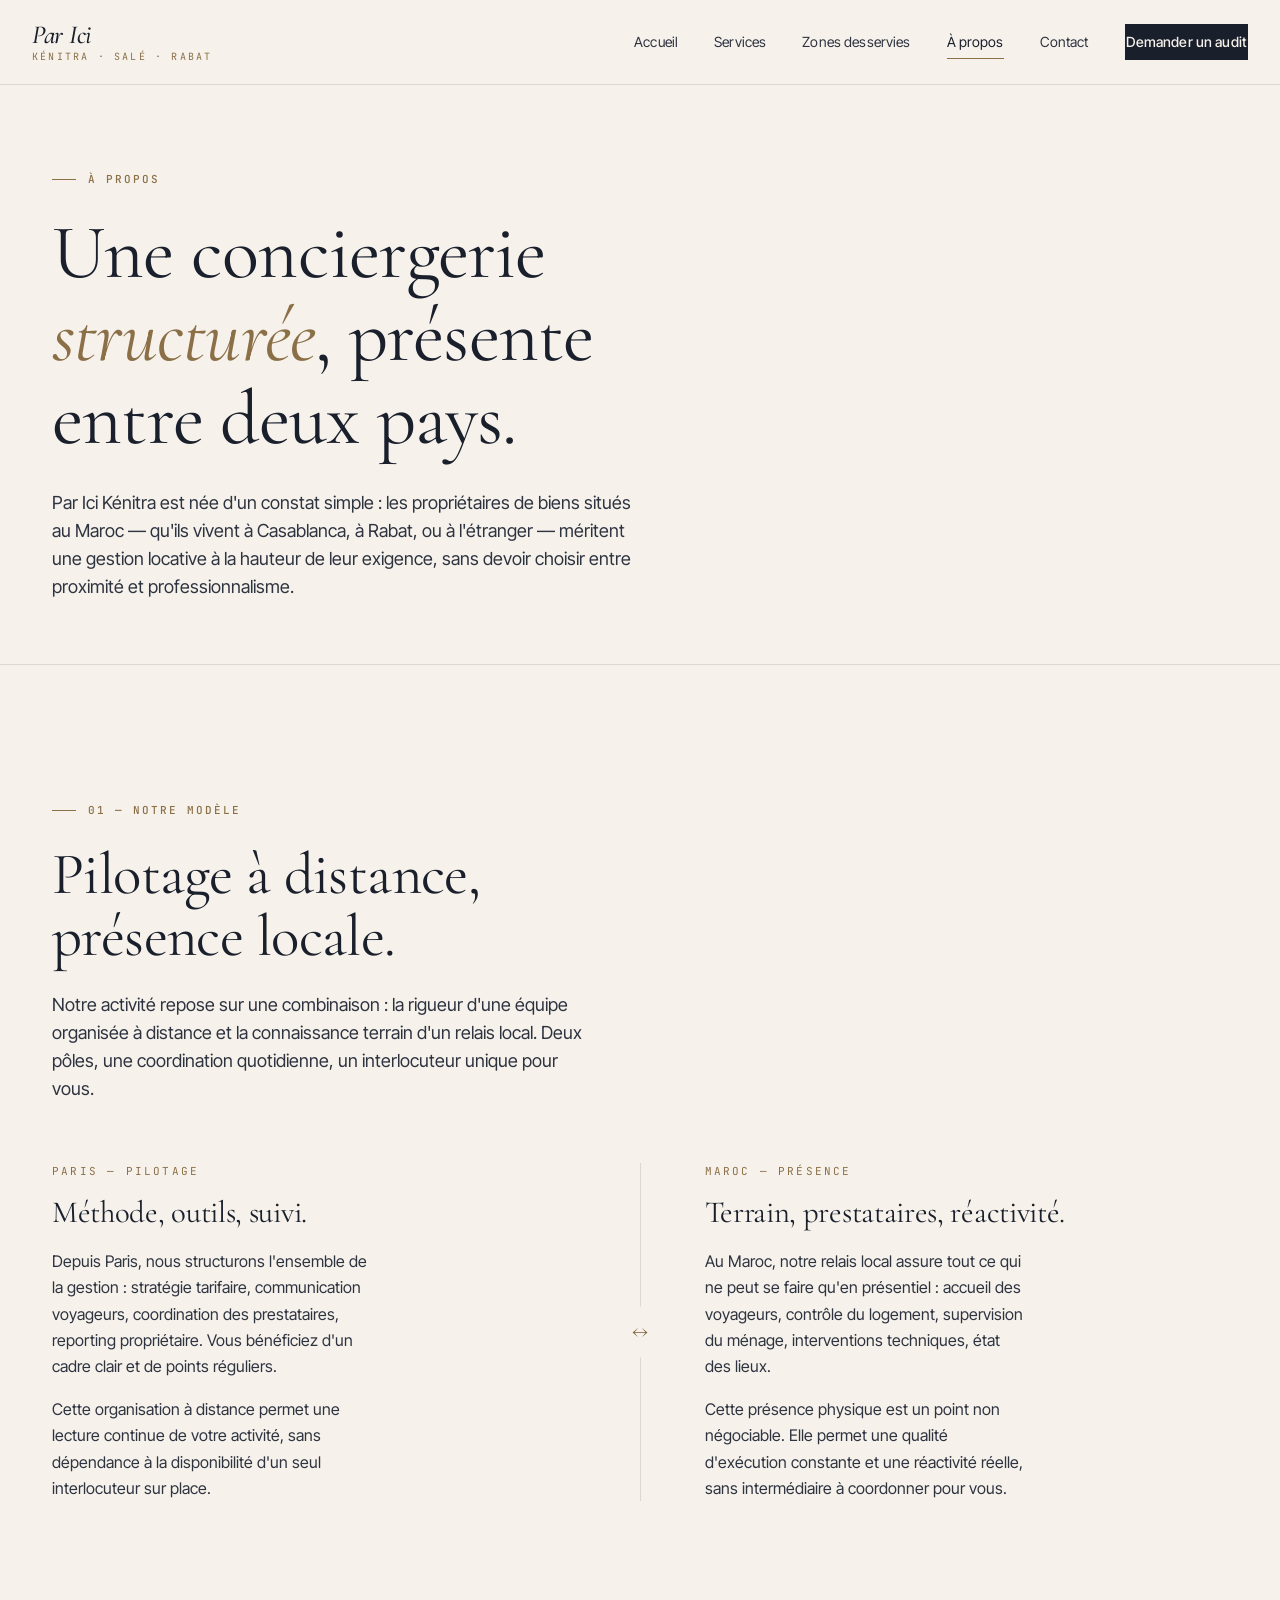
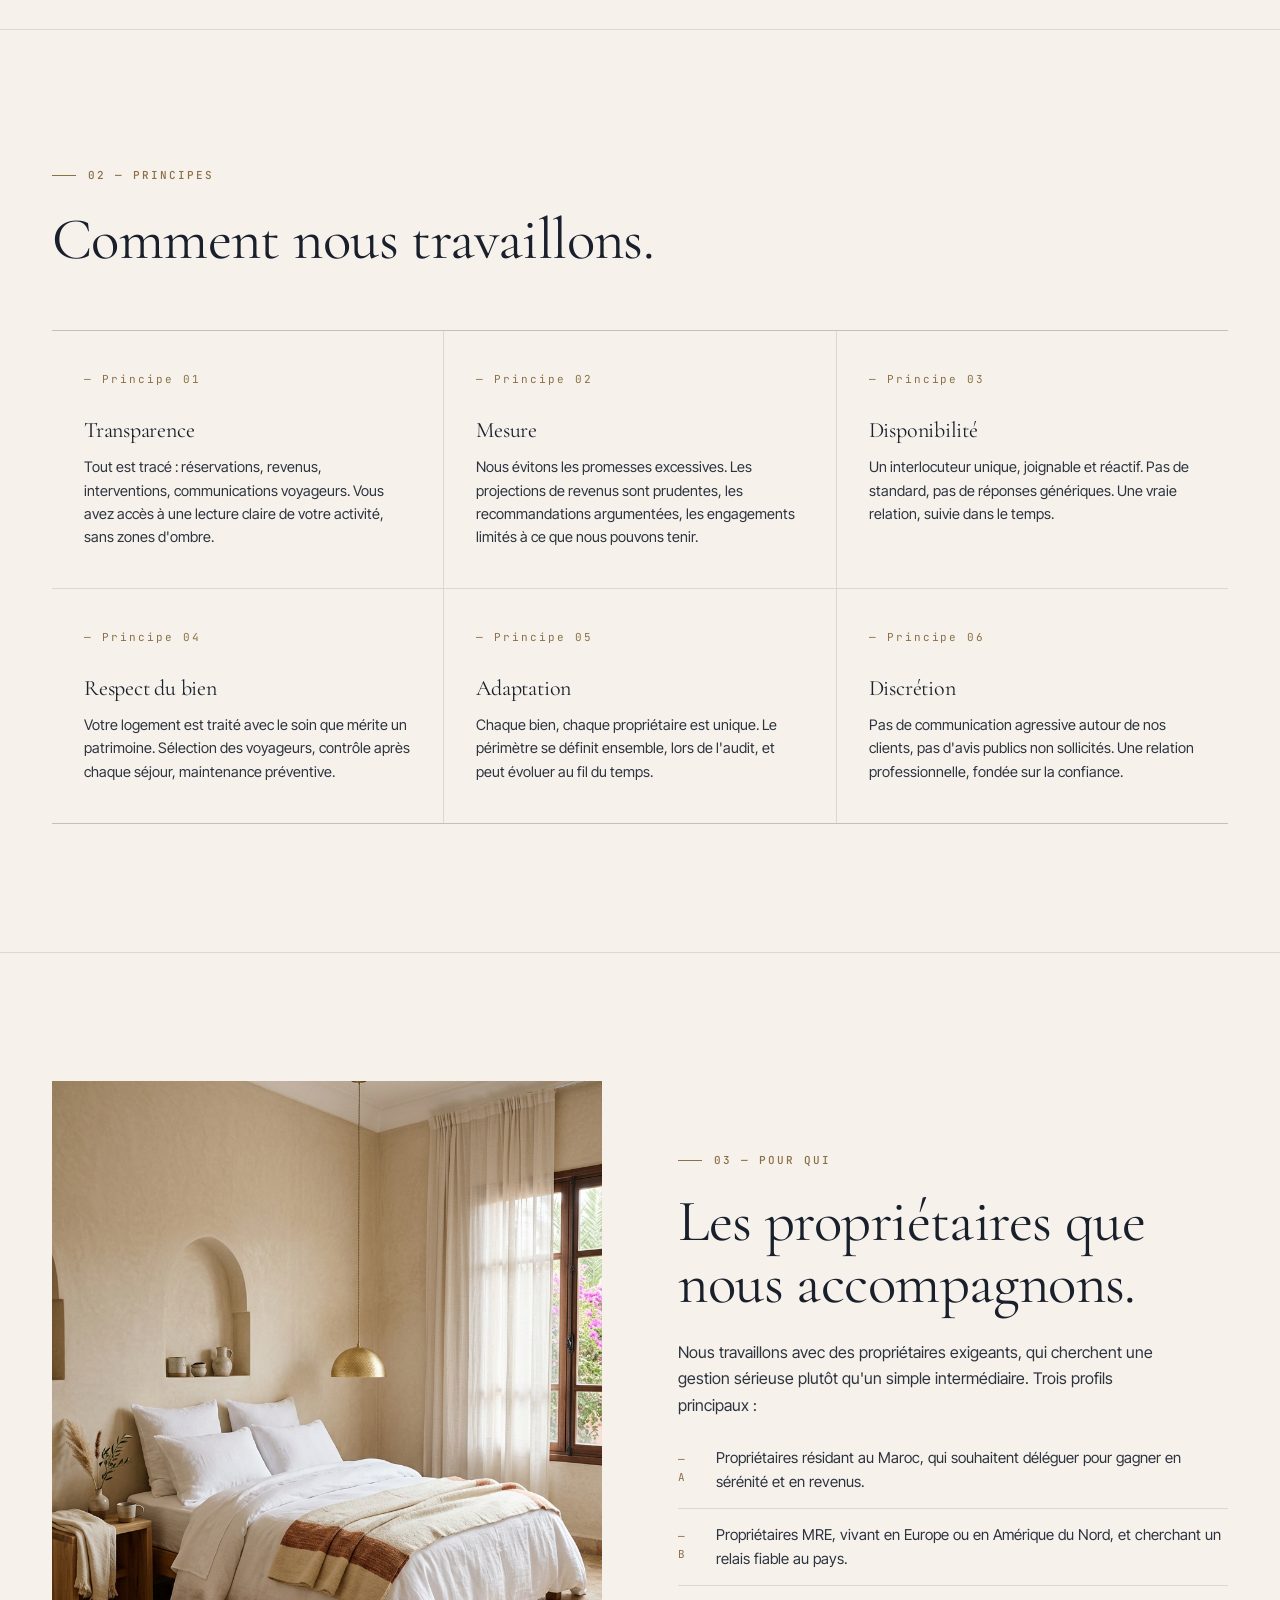
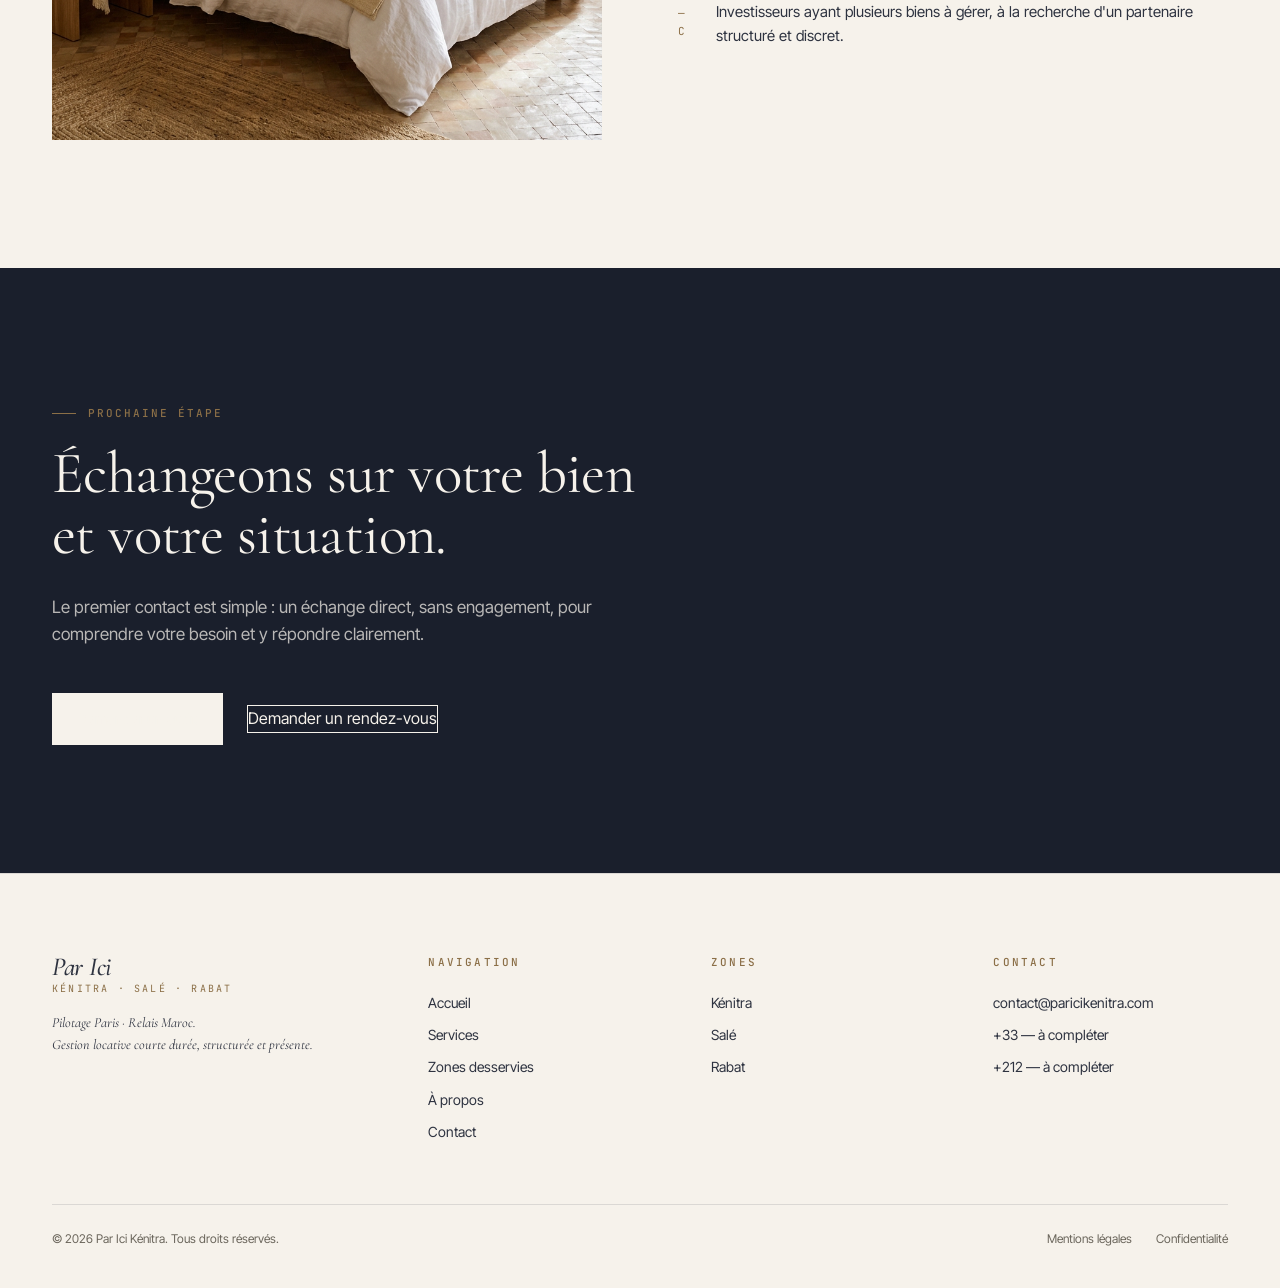
==== a-propos.html @ 04b55e25 "Add files via upload" ====
<!doctype html>
<html lang="fr">
<head>
<meta charset="utf-8" />
<meta name="viewport" content="width=device-width, initial-scale=1" />
<title>À propos — Par Ici Kénitra · Conciergerie locative pour propriétaires</title>
<meta name="description" content="Par Ici Kénitra : conciergerie locative courte durée pilotée depuis Paris avec un relais local au Maroc. Une méthode pour les propriétaires exigeants et les MRE." />
<link rel="preconnect" href="https://fonts.googleapis.com">
<link rel="preconnect" href="https://fonts.gstatic.com" crossorigin>
<link href="https://fonts.googleapis.com/css2?family=Cormorant+Garamond:ital,wght@0,400;0,500;1,400;1,500&family=Inter+Tight:wght@400;500;600&family=JetBrains+Mono:wght@400;500&display=swap" rel="stylesheet">
<link rel="stylesheet" href="assets/css/site.css" />
</head>
<body>

<header class="site-header">
  <div class="nav">
    <a href="index.html" class="logo">
      <span class="lg-mark">Par Ici</span>
      <span class="lg-sub">Kénitra · Salé · Rabat</span>
    </a>
    <nav class="nav-links">
      <a href="index.html">Accueil</a>
      <a href="services.html">Services</a>
      <a href="zones.html">Zones desservies</a>
      <a href="a-propos.html" class="active">À propos</a>
      <a href="contact.html">Contact</a>
      <a href="contact.html" class="btn">Demander un audit</a>
    </nav>
    <button class="menu-toggle" aria-label="Menu"><span></span></button>
  </div>
</header>

<section class="page-head">
  <div class="wrap">
    <span class="eyebrow">À propos</span>
    <h1>Une conciergerie <em class="italic" style="color:var(--accent);">structurée</em>, présente entre deux pays.</h1>
    <p class="lead">
      Par Ici Kénitra est née d'un constat simple&nbsp;: les propriétaires de biens situés au Maroc — qu'ils vivent à Casablanca, à Rabat, ou à l'étranger — méritent une gestion locative à la hauteur de leur exigence, sans devoir choisir entre proximité et professionnalisme.
    </p>
  </div>
</section>

<!-- Modèle Paris/Maroc, plus détaillé -->
<section class="model">
  <div class="wrap">
    <div style="max-width: 60ch; margin-bottom: 60px;">
      <span class="eyebrow">01 — Notre modèle</span>
      <h2 style="margin-top: 24px;">Pilotage à distance, présence locale.</h2>
      <p class="lead" style="margin-top: 24px;">
        Notre activité repose sur une combinaison&nbsp;: la rigueur d'une équipe organisée à distance et la connaissance terrain d'un relais local. Deux pôles, une coordination quotidienne, un interlocuteur unique pour vous.
      </p>
    </div>
    <div class="model-grid">
      <div class="model-col">
        <div class="place">Paris — Pilotage</div>
        <h3>Méthode, outils, suivi.</h3>
        <p>Depuis Paris, nous structurons l'ensemble de la gestion&nbsp;: stratégie tarifaire, communication voyageurs, coordination des prestataires, reporting propriétaire. Vous bénéficiez d'un cadre clair et de points réguliers.</p>
        <p style="margin-top: 16px;">Cette organisation à distance permet une lecture continue de votre activité, sans dépendance à la disponibilité d'un seul interlocuteur sur place.</p>
      </div>
      <div class="model-divider" aria-hidden="true"></div>
      <div class="model-col">
        <div class="place">Maroc — Présence</div>
        <h3>Terrain, prestataires, réactivité.</h3>
        <p>Au Maroc, notre relais local assure tout ce qui ne peut se faire qu'en présentiel&nbsp;: accueil des voyageurs, contrôle du logement, supervision du ménage, interventions techniques, état des lieux.</p>
        <p style="margin-top: 16px;">Cette présence physique est un point non négociable. Elle permet une qualité d'exécution constante et une réactivité réelle, sans intermédiaire à coordonner pour vous.</p>
      </div>
    </div>
  </div>
</section>

<hr class="rule" />

<!-- Valeurs / Principes -->
<section>
  <div class="wrap">
    <span class="eyebrow">02 — Principes</span>
    <h2 style="margin-top: 24px; max-width: 22ch;">Comment nous travaillons.</h2>

    <div class="why-grid" style="margin-top: 60px;">
      <div class="why-cell">
        <div class="why-num">— Principe 01</div>
        <h4>Transparence</h4>
        <p>Tout est tracé&nbsp;: réservations, revenus, interventions, communications voyageurs. Vous avez accès à une lecture claire de votre activité, sans zones d'ombre.</p>
      </div>
      <div class="why-cell">
        <div class="why-num">— Principe 02</div>
        <h4>Mesure</h4>
        <p>Nous évitons les promesses excessives. Les projections de revenus sont prudentes, les recommandations argumentées, les engagements limités à ce que nous pouvons tenir.</p>
      </div>
      <div class="why-cell">
        <div class="why-num">— Principe 03</div>
        <h4>Disponibilité</h4>
        <p>Un interlocuteur unique, joignable et réactif. Pas de standard, pas de réponses génériques. Une vraie relation, suivie dans le temps.</p>
      </div>
      <div class="why-cell">
        <div class="why-num">— Principe 04</div>
        <h4>Respect du bien</h4>
        <p>Votre logement est traité avec le soin que mérite un patrimoine. Sélection des voyageurs, contrôle après chaque séjour, maintenance préventive.</p>
      </div>
      <div class="why-cell">
        <div class="why-num">— Principe 05</div>
        <h4>Adaptation</h4>
        <p>Chaque bien, chaque propriétaire est unique. Le périmètre se définit ensemble, lors de l'audit, et peut évoluer au fil du temps.</p>
      </div>
      <div class="why-cell">
        <div class="why-num">— Principe 06</div>
        <h4>Discrétion</h4>
        <p>Pas de communication agressive autour de nos clients, pas d'avis publics non sollicités. Une relation professionnelle, fondée sur la confiance.</p>
      </div>
    </div>
  </div>
</section>

<hr class="rule" />

<!-- Pour qui -->
<section>
  <div class="wrap">
    <div class="split">
      <div class="split-img">
        <img src="assets/img/bedroom.jpg" alt="Chambre soigneusement préparée d'un logement géré" />
      </div>
      <div class="split-text">
        <span class="eyebrow">03 — Pour qui</span>
        <h2 style="margin-top: 22px;">Les propriétaires que nous accompagnons.</h2>
        <p class="lead" style="margin-top: 20px;">
          Nous travaillons avec des propriétaires exigeants, qui cherchent une gestion sérieuse plutôt qu'un simple intermédiaire. Trois profils principaux&nbsp;:
        </p>
        <ul class="mre-points" style="margin-top: 28px;">
          <li><span class="check">— A</span><span>Propriétaires résidant au Maroc, qui souhaitent déléguer pour gagner en sérénité et en revenus.</span></li>
          <li><span class="check">— B</span><span>Propriétaires MRE, vivant en Europe ou en Amérique du Nord, et cherchant un relais fiable au pays.</span></li>
          <li><span class="check">— C</span><span>Investisseurs ayant plusieurs biens à gérer, à la recherche d'un partenaire structuré et discret.</span></li>
        </ul>
      </div>
    </div>
  </div>
</section>

<!-- CTA -->
<section class="cta-dark">
  <div class="wrap">
    <span class="eyebrow">Prochaine étape</span>
    <h2>Échangeons sur votre bien et votre situation.</h2>
    <p class="cta-lead">Le premier contact est simple&nbsp;: un échange direct, sans engagement, pour comprendre votre besoin et y répondre clairement.</p>
    <div class="cta-actions">
      <a href="contact.html" class="btn">Demander un audit</a>
      <a href="contact.html#rdv" class="btn-ghost">Demander un rendez-vous</a>
    </div>
  </div>
</section>

<footer class="site-footer">
  <div class="wrap">
    <div class="foot-grid">
      <div class="foot-col">
        <a href="index.html" class="logo">
          <span class="lg-mark">Par Ici</span>
          <span class="lg-sub">Kénitra · Salé · Rabat</span>
        </a>
        <p class="foot-tag">Pilotage Paris · Relais Maroc.<br>Gestion locative courte durée, structurée et présente.</p>
      </div>
      <div class="foot-col">
        <h5>Navigation</h5>
        <ul>
          <li><a href="index.html">Accueil</a></li>
          <li><a href="services.html">Services</a></li>
          <li><a href="zones.html">Zones desservies</a></li>
          <li><a href="a-propos.html">À propos</a></li>
          <li><a href="contact.html">Contact</a></li>
        </ul>
      </div>
      <div class="foot-col">
        <h5>Zones</h5>
        <ul>
          <li>Kénitra</li>
          <li>Salé</li>
          <li>Rabat</li>
        </ul>
      </div>
      <div class="foot-col">
        <h5>Contact</h5>
        <ul>
          <li><a href="mailto:contact@paricikenitra.com">contact@paricikenitra.com</a></li>
          <li><a href="tel:">+33 — à compléter</a></li>
          <li><a href="tel:">+212 — à compléter</a></li>
        </ul>
      </div>
    </div>
    <div class="foot-bottom">
      <div>© 2026 Par Ici Kénitra. Tous droits réservés.</div>
      <div style="display:flex; gap:24px;">
        <a href="mentions-legales.html">Mentions légales</a>
        <a href="confidentialite.html">Confidentialité</a>
      </div>
    </div>
  </div>
</footer>

<script src="assets/js/site.js"></script>
</body>
</html>
---- assets/css/site.css ----
/* ============================================
   Par Ici Kénitra — Feuille de style globale
   Conciergerie locative courte durée
   ============================================ */

/* --- Tokens (les valeurs sont remplacées par le tweak palette) --- */
:root {
  --ivory: #F6F2EB;
  --sand: #E8DFD0;
  --ink: #1A1F2C;
  --ink-soft: #2E3340;
  --muted: #6B665C;
  --rule: rgba(26, 31, 44, 0.12);
  --accent: #8B6F47;
  --accent-soft: rgba(139, 111, 71, 0.14);
  --white: #FFFDF9;

  --serif: 'Cormorant Garamond', 'EB Garamond', Georgia, serif;
  --sans: 'Inter Tight', 'Inter', -apple-system, BlinkMacSystemFont, sans-serif;
  --mono: 'JetBrains Mono', 'IBM Plex Mono', ui-monospace, monospace;

  --max: 1240px;
  --gutter: 32px;
  --section-pad: clamp(80px, 10vw, 140px);
}

/* --- Reset léger --- */
*, *::before, *::after { box-sizing: border-box; }
html, body { margin: 0; padding: 0; }
img { max-width: 100%; display: block; }
a { color: inherit; text-decoration: none; }
button { font: inherit; cursor: pointer; border: none; background: none; color: inherit; }
input, textarea, select { font: inherit; color: inherit; }

body {
  background: var(--ivory);
  color: var(--ink);
  font-family: var(--sans);
  font-size: 16px;
  line-height: 1.6;
  font-weight: 400;
  -webkit-font-smoothing: antialiased;
  text-rendering: optimizeLegibility;
}

/* --- Typographie --- */
h1, h2, h3, h4 {
  font-family: var(--serif);
  font-weight: 400;
  line-height: 1.08;
  letter-spacing: -0.01em;
  margin: 0;
  color: var(--ink);
}

h1 { font-size: clamp(48px, 7vw, 96px); }
h2 { font-size: clamp(36px, 4.6vw, 64px); line-height: 1.05; }
h3 { font-size: clamp(24px, 2.4vw, 32px); line-height: 1.15; }
h4 { font-size: 20px; }

p { margin: 0 0 1em 0; }
p:last-child { margin-bottom: 0; }

.serif { font-family: var(--serif); }
.italic { font-style: italic; }
.lead { font-size: clamp(18px, 1.4vw, 22px); line-height: 1.55; color: var(--ink-soft); max-width: 56ch; }
.muted { color: var(--muted); }

.eyebrow {
  font-family: var(--mono);
  font-size: 11px;
  font-weight: 500;
  letter-spacing: 0.18em;
  text-transform: uppercase;
  color: var(--accent);
  display: inline-flex;
  align-items: center;
  gap: 12px;
}
.eyebrow::before {
  content: '';
  display: inline-block;
  width: 24px;
  height: 1px;
  background: var(--accent);
}
.eyebrow.no-dash::before { display: none; }

.label-num {
  font-family: var(--mono);
  font-size: 12px;
  font-weight: 500;
  letter-spacing: 0.1em;
  color: var(--accent);
}

/* --- Layout --- */
.wrap {
  max-width: var(--max);
  margin: 0 auto;
  padding: 0 var(--gutter);
}
.wrap-wide {
  max-width: 1480px;
  margin: 0 auto;
  padding: 0 var(--gutter);
}

section { padding: var(--section-pad) 0; }
section.tight { padding: clamp(60px, 7vw, 100px) 0; }

.rule { height: 1px; background: var(--rule); border: none; margin: 0; }

/* --- Header / Nav --- */
.site-header {
  position: sticky;
  top: 0;
  z-index: 50;
  background: rgba(246, 242, 235, 0.92);
  backdrop-filter: blur(10px);
  -webkit-backdrop-filter: blur(10px);
  border-bottom: 1px solid var(--rule);
}
.nav {
  display: flex;
  align-items: center;
  justify-content: space-between;
  padding: 22px var(--gutter);
  max-width: 1480px;
  margin: 0 auto;
}
.logo {
  display: inline-flex;
  flex-direction: column;
  line-height: 1;
  color: var(--ink);
}
.logo .lg-mark {
  font-family: var(--serif);
  font-style: italic;
  font-size: 26px;
  font-weight: 500;
  letter-spacing: -0.01em;
}
.logo .lg-sub {
  font-family: var(--mono);
  font-size: 10px;
  letter-spacing: 0.22em;
  text-transform: uppercase;
  color: var(--accent);
  margin-top: 4px;
}
.nav-links {
  display: flex;
  align-items: center;
  gap: 36px;
  font-size: 14px;
  letter-spacing: 0.01em;
}
.nav-links a {
  color: var(--ink-soft);
  position: relative;
  padding: 6px 0;
  transition: color 180ms ease;
}
.nav-links a:hover { color: var(--ink); }
.nav-links a.active { color: var(--ink); }
.nav-links a.active::after {
  content: '';
  position: absolute;
  bottom: 0; left: 0; right: 0;
  height: 1px;
  background: var(--accent);
}

.btn {
  display: inline-flex;
  align-items: center;
  justify-content: center;
  gap: 10px;
  padding: 14px 24px;
  font-family: var(--sans);
  font-size: 14px;
  font-weight: 500;
  letter-spacing: 0.01em;
  border: 1px solid var(--ink);
  background: var(--ink);
  color: var(--ivory) !important;
  border-radius: 0;
  cursor: pointer;
  transition: background 200ms ease, color 200ms ease, border-color 200ms ease;
  white-space: nowrap;
  text-decoration: none;
}
.btn:hover { color: var(--ivory) !important; }
.btn:hover { background: var(--accent); border-color: var(--accent); color: var(--white); }
.btn-ghost {
  background: transparent;
  color: var(--ink);
  border: 1px solid var(--ink);
}
.btn-ghost:hover { background: var(--ink); color: var(--ivory); border-color: var(--ink); }
.btn-link {
  display: inline-flex;
  align-items: center;
  gap: 10px;
  font-size: 14px;
  font-weight: 500;
  letter-spacing: 0.02em;
  color: var(--ink);
  padding: 6px 0;
  border-bottom: 1px solid var(--ink);
  transition: color 180ms ease, border-color 180ms ease;
}
.btn-link:hover { color: var(--accent); border-color: var(--accent); }
.btn-link .arrow {
  display: inline-block;
  transition: transform 220ms ease;
}
.btn-link:hover .arrow { transform: translateX(4px); }

.menu-toggle {
  display: none;
  width: 32px;
  height: 32px;
  align-items: center;
  justify-content: center;
}
.menu-toggle span {
  display: block;
  width: 22px;
  height: 1px;
  background: var(--ink);
  position: relative;
}
.menu-toggle span::before,
.menu-toggle span::after {
  content: '';
  position: absolute;
  left: 0; right: 0;
  height: 1px;
  background: var(--ink);
}
.menu-toggle span::before { top: -6px; }
.menu-toggle span::after { top: 6px; }

/* --- Hero --- */
.hero {
  padding: clamp(60px, 8vw, 110px) 0 clamp(80px, 10vw, 130px);
}
.hero-grid {
  display: grid;
  grid-template-columns: 1.15fr 0.85fr;
  gap: clamp(40px, 6vw, 80px);
  align-items: end;
}
.hero h1 {
  margin-top: 24px;
  font-weight: 400;
}
.hero h1 em {
  font-style: italic;
  color: var(--accent);
  font-weight: 400;
}
.hero-lead {
  margin-top: 28px;
  max-width: 50ch;
  font-size: clamp(17px, 1.3vw, 20px);
  color: var(--ink-soft);
  line-height: 1.55;
}
.hero-actions {
  display: flex;
  align-items: center;
  gap: 24px;
  margin-top: 40px;
  flex-wrap: wrap;
}
.hero-img {
  position: relative;
  aspect-ratio: 3/4;
  overflow: hidden;
  background: var(--sand);
}
.hero-img img {
  width: 100%; height: 100%;
  object-fit: cover;
}
.hero-img-caption {
  position: absolute;
  bottom: 16px; left: 16px;
  font-family: var(--mono);
  font-size: 10px;
  letter-spacing: 0.18em;
  text-transform: uppercase;
  color: var(--white);
  background: rgba(26,31,44,0.5);
  padding: 8px 12px;
  backdrop-filter: blur(4px);
}

/* --- Modèle Paris/Maroc --- */
.model {
  background: var(--ivory);
}
.model-grid {
  display: grid;
  grid-template-columns: 1fr auto 1fr;
  gap: clamp(40px, 5vw, 80px);
  align-items: stretch;
}
.model-col h3 { margin-bottom: 18px; }
.model-divider {
  width: 1px;
  background: var(--rule);
  position: relative;
}
.model-divider::after {
  content: '↔';
  position: absolute;
  top: 50%; left: 50%;
  transform: translate(-50%, -50%);
  background: var(--ivory);
  padding: 8px 4px;
  font-family: var(--serif);
  font-style: italic;
  font-size: 22px;
  color: var(--accent);
}
.model-col .place {
  font-family: var(--mono);
  font-size: 11px;
  letter-spacing: 0.2em;
  text-transform: uppercase;
  color: var(--accent);
  margin-bottom: 14px;
}
.model-col p { color: var(--ink-soft); line-height: 1.65; max-width: 36ch; }

/* --- Services liste --- */
.services-list {
  margin-top: 60px;
  border-top: 1px solid var(--rule);
}
.service-row {
  display: grid;
  grid-template-columns: 80px 1fr 1.3fr 40px;
  gap: 32px;
  align-items: baseline;
  padding: 32px 0;
  border-bottom: 1px solid var(--rule);
  transition: background 200ms ease;
}
.service-row:hover { background: rgba(139,111,71,0.04); }
.service-row .s-num {
  font-family: var(--mono);
  font-size: 12px;
  letter-spacing: 0.1em;
  color: var(--accent);
}
.service-row .s-title {
  font-family: var(--serif);
  font-size: clamp(22px, 2vw, 30px);
  font-weight: 400;
  line-height: 1.15;
}
.service-row .s-desc {
  color: var(--ink-soft);
  font-size: 15px;
  line-height: 1.6;
  max-width: 48ch;
}
.service-row .s-arrow {
  text-align: right;
  color: var(--accent);
  font-family: var(--serif);
  font-style: italic;
  font-size: 24px;
}

/* --- Pourquoi (différenciateurs) --- */
.why-grid {
  display: grid;
  grid-template-columns: repeat(3, 1fr);
  gap: 1px;
  background: var(--rule);
  margin-top: 60px;
  border-top: 1px solid var(--rule);
  border-bottom: 1px solid var(--rule);
}
.why-cell {
  background: var(--ivory);
  padding: 40px 32px;
}
.why-cell .why-num {
  font-family: var(--mono);
  font-size: 11px;
  letter-spacing: 0.18em;
  color: var(--accent);
  margin-bottom: 28px;
}
.why-cell h4 {
  font-family: var(--serif);
  font-size: 22px;
  font-weight: 400;
  margin-bottom: 12px;
  line-height: 1.2;
}
.why-cell p {
  font-size: 14.5px;
  color: var(--ink-soft);
  line-height: 1.6;
  margin: 0;
}

/* --- Zones --- */
.zones-grid {
  display: grid;
  grid-template-columns: repeat(3, 1fr);
  gap: clamp(20px, 2.5vw, 40px);
  margin-top: 60px;
}
.zone-card {
  display: flex;
  flex-direction: column;
}
.zone-img {
  aspect-ratio: 4/5;
  overflow: hidden;
  background: var(--sand);
  margin-bottom: 24px;
}
.zone-img img {
  width: 100%; height: 100%;
  object-fit: cover;
  transition: transform 800ms ease;
}
.zone-card:hover .zone-img img { transform: scale(1.03); }
.zone-name {
  font-family: var(--serif);
  font-size: 32px;
  font-weight: 400;
  letter-spacing: -0.01em;
  margin-bottom: 10px;
}
.zone-meta {
  font-family: var(--mono);
  font-size: 11px;
  letter-spacing: 0.16em;
  text-transform: uppercase;
  color: var(--accent);
  margin-bottom: 14px;
}
.zone-desc {
  font-size: 15px;
  color: var(--ink-soft);
  line-height: 1.6;
}

/* --- MRE bloc --- */
.mre {
  background: var(--sand);
}
.mre-inner {
  display: grid;
  grid-template-columns: 1fr 1fr;
  gap: clamp(40px, 6vw, 100px);
  align-items: center;
}
.mre-img {
  aspect-ratio: 5/6;
  overflow: hidden;
}
.mre-img img { width: 100%; height: 100%; object-fit: cover; }
.mre-text h2 { margin-bottom: 28px; }
.mre-text h2 em { font-style: italic; color: var(--accent); }
.mre-points {
  margin-top: 36px;
  padding: 0;
  list-style: none;
  display: grid;
  gap: 14px;
}
.mre-points li {
  display: grid;
  grid-template-columns: 24px 1fr;
  gap: 14px;
  align-items: baseline;
  font-size: 15px;
  color: var(--ink-soft);
  padding-bottom: 14px;
  border-bottom: 1px solid var(--rule);
}
.mre-points li:last-child { border-bottom: none; }
.mre-points .check {
  font-family: var(--mono);
  font-size: 11px;
  color: var(--accent);
  letter-spacing: 0.1em;
}

/* --- Processus / Étapes --- */
.steps {
  margin-top: 60px;
  display: grid;
  grid-template-columns: repeat(4, 1fr);
  gap: 0;
  position: relative;
}
.steps::before {
  content: '';
  position: absolute;
  top: 22px; left: 0; right: 0;
  height: 1px;
  background: var(--rule);
}
.step {
  position: relative;
  padding: 0 24px 0 0;
}
.step:not(:last-child) { border-right: 1px solid var(--rule); }
.step:not(:last-child) { padding-right: 32px; }
.step + .step { padding-left: 32px; }
.step-dot {
  width: 12px;
  height: 12px;
  background: var(--accent);
  border: 3px solid var(--ivory);
  outline: 1px solid var(--accent);
  margin-top: 16px;
  position: relative;
  z-index: 1;
}
.step-num {
  font-family: var(--mono);
  font-size: 11px;
  letter-spacing: 0.18em;
  color: var(--accent);
  margin-top: 30px;
  margin-bottom: 14px;
}
.step h4 {
  font-family: var(--serif);
  font-size: 22px;
  font-weight: 400;
  line-height: 1.2;
  margin-bottom: 10px;
}
.step p {
  font-size: 14.5px;
  color: var(--ink-soft);
  line-height: 1.6;
}

/* --- CTA bloc nuit --- */
.cta-dark {
  background: var(--ink);
  color: var(--ivory);
  padding: clamp(80px, 10vw, 130px) 0;
}
.cta-dark .eyebrow { color: var(--accent); }
.cta-dark .eyebrow::before { background: var(--accent); }
.cta-dark h2 {
  color: var(--ivory);
  margin-top: 20px;
  max-width: 22ch;
}
.cta-dark h2 em { font-style: italic; color: var(--accent); }
.cta-dark .cta-lead {
  color: rgba(246, 242, 235, 0.72);
  margin-top: 28px;
  max-width: 56ch;
  font-size: 17px;
  line-height: 1.6;
}
.cta-actions {
  margin-top: 44px;
  display: flex;
  align-items: center;
  gap: 24px;
  flex-wrap: wrap;
}
.cta-dark .btn {
  background: var(--ivory);
  color: var(--ink);
  border-color: var(--ivory);
}
.cta-dark .btn:hover { background: var(--accent); border-color: var(--accent); color: var(--white); }
.cta-dark .btn-ghost {
  background: transparent;
  color: var(--ivory);
  border-color: var(--ivory);
}
.cta-dark .btn-ghost:hover { background: var(--ivory); color: var(--ink); }
.cta-dark .btn-link { color: var(--ivory); border-color: rgba(246,242,235,0.4); }
.cta-dark .btn-link:hover { color: var(--accent); border-color: var(--accent); }

/* --- Footer --- */
.site-footer {
  background: var(--ivory);
  border-top: 1px solid var(--rule);
  padding: 80px 0 40px;
}
.foot-grid {
  display: grid;
  grid-template-columns: 1.4fr 1fr 1fr 1fr;
  gap: 48px;
  margin-bottom: 60px;
}
.foot-col h5 {
  font-family: var(--mono);
  font-size: 11px;
  font-weight: 500;
  letter-spacing: 0.2em;
  text-transform: uppercase;
  color: var(--accent);
  margin: 0 0 20px;
}
.foot-col ul {
  list-style: none;
  margin: 0; padding: 0;
  display: grid;
  gap: 10px;
}
.foot-col a, .foot-col li {
  font-size: 14px;
  color: var(--ink-soft);
  transition: color 180ms ease;
}
.foot-col a:hover { color: var(--accent); }
.foot-col p {
  font-size: 14px;
  color: var(--ink-soft);
  line-height: 1.6;
}
.foot-tag {
  font-family: var(--serif);
  font-style: italic;
  font-size: 18px;
  color: var(--ink);
  margin-top: 18px;
  line-height: 1.4;
}
.foot-bottom {
  display: flex;
  justify-content: space-between;
  align-items: center;
  padding-top: 24px;
  border-top: 1px solid var(--rule);
  font-size: 12px;
  color: var(--muted);
  flex-wrap: wrap;
  gap: 12px;
}
.foot-bottom a { color: var(--muted); }
.foot-bottom a:hover { color: var(--accent); }

/* --- Page header générique --- */
.page-head {
  padding: clamp(50px, 6vw, 90px) 0 clamp(40px, 5vw, 70px);
  border-bottom: 1px solid var(--rule);
}
.page-head .eyebrow { margin-bottom: 24px; }
.page-head h1 {
  font-size: clamp(44px, 6vw, 80px);
  max-width: 18ch;
}
.page-head .lead {
  margin-top: 28px;
  max-width: 60ch;
}

/* --- Tableau de service (page services) --- */
.tiers {
  margin-top: 60px;
  display: grid;
  grid-template-columns: repeat(3, 1fr);
  gap: 1px;
  background: var(--rule);
  border-top: 1px solid var(--rule);
  border-bottom: 1px solid var(--rule);
}
.tier {
  background: var(--ivory);
  padding: 44px 32px;
  display: flex;
  flex-direction: column;
}
.tier.featured { background: var(--sand); }
.tier-label {
  font-family: var(--mono);
  font-size: 11px;
  letter-spacing: 0.18em;
  text-transform: uppercase;
  color: var(--accent);
  margin-bottom: 18px;
}
.tier h3 {
  font-family: var(--serif);
  font-size: 30px;
  font-weight: 400;
  margin-bottom: 14px;
}
.tier .tier-baseline {
  color: var(--ink-soft);
  font-size: 15px;
  line-height: 1.6;
  margin-bottom: 30px;
  min-height: 70px;
}
.tier ul {
  list-style: none;
  padding: 0; margin: 0 0 36px;
  display: grid;
  gap: 12px;
  flex: 1;
}
.tier ul li {
  font-size: 14.5px;
  color: var(--ink);
  padding-left: 22px;
  position: relative;
  line-height: 1.5;
}
.tier ul li::before {
  content: '';
  position: absolute;
  left: 0; top: 10px;
  width: 10px; height: 1px;
  background: var(--accent);
}

/* --- FAQ --- */
.faq-list {
  margin-top: 40px;
  border-top: 1px solid var(--rule);
}
.faq-item {
  border-bottom: 1px solid var(--rule);
}
.faq-q {
  width: 100%;
  display: flex;
  justify-content: space-between;
  align-items: center;
  padding: 28px 0;
  font-family: var(--serif);
  font-size: clamp(20px, 1.8vw, 26px);
  font-weight: 400;
  text-align: left;
  color: var(--ink);
  gap: 24px;
}
.faq-q .faq-toggle {
  width: 32px; height: 32px;
  border: 1px solid var(--rule);
  display: inline-flex;
  align-items: center;
  justify-content: center;
  font-family: var(--mono);
  font-size: 16px;
  color: var(--accent);
  flex-shrink: 0;
  transition: background 180ms ease, border-color 180ms ease;
}
.faq-q:hover .faq-toggle { background: var(--accent-soft); border-color: var(--accent); }
.faq-a {
  max-height: 0;
  overflow: hidden;
  transition: max-height 360ms ease;
}
.faq-a-inner {
  padding: 0 0 28px;
  color: var(--ink-soft);
  font-size: 15.5px;
  line-height: 1.65;
  max-width: 65ch;
}
.faq-item.open .faq-a { max-height: 400px; }
.faq-item.open .faq-toggle { background: var(--accent); color: var(--ivory); border-color: var(--accent); }

/* --- Formulaire contact --- */
.contact-layout {
  display: grid;
  grid-template-columns: 1fr 1.3fr;
  gap: clamp(40px, 6vw, 100px);
  align-items: start;
}
.contact-info h2 {
  margin-bottom: 32px;
}
.contact-info .info-row {
  padding: 20px 0;
  border-bottom: 1px solid var(--rule);
}
.contact-info .info-row:first-of-type { border-top: 1px solid var(--rule); }
.contact-info .info-label {
  font-family: var(--mono);
  font-size: 11px;
  letter-spacing: 0.18em;
  text-transform: uppercase;
  color: var(--accent);
  margin-bottom: 6px;
}
.contact-info .info-value {
  font-size: 16px;
  color: var(--ink);
}
.contact-info .info-value a { color: var(--ink); border-bottom: 1px solid var(--rule); }
.contact-info .info-value a:hover { color: var(--accent); border-color: var(--accent); }

.contact-form {
  background: var(--white);
  padding: clamp(32px, 4vw, 56px);
  border: 1px solid var(--rule);
}
.form-grid {
  display: grid;
  grid-template-columns: 1fr 1fr;
  gap: 28px 24px;
}
.form-field { display: flex; flex-direction: column; }
.form-field.full { grid-column: 1 / -1; }
.form-field label {
  font-family: var(--mono);
  font-size: 10px;
  letter-spacing: 0.18em;
  text-transform: uppercase;
  color: var(--accent);
  margin-bottom: 10px;
}
.form-field input,
.form-field select,
.form-field textarea {
  background: transparent;
  border: none;
  border-bottom: 1px solid var(--ink);
  padding: 8px 0 12px;
  font-size: 16px;
  color: var(--ink);
  font-family: var(--sans);
  border-radius: 0;
  outline: none;
  transition: border-color 200ms ease;
}
.form-field input::placeholder,
.form-field textarea::placeholder { color: rgba(26,31,44,0.35); }
.form-field input:focus,
.form-field select:focus,
.form-field textarea:focus { border-color: var(--accent); }
.form-field textarea {
  resize: vertical;
  min-height: 120px;
}
.form-field select {
  appearance: none;
  background-image: linear-gradient(45deg, transparent 50%, var(--accent) 50%),
                    linear-gradient(135deg, var(--accent) 50%, transparent 50%);
  background-position: calc(100% - 14px) 18px, calc(100% - 9px) 18px;
  background-size: 5px 5px;
  background-repeat: no-repeat;
  padding-right: 28px;
}
.form-actions {
  margin-top: 36px;
  display: flex;
  align-items: center;
  justify-content: space-between;
  gap: 20px;
  flex-wrap: wrap;
}
.form-note {
  font-size: 12px;
  color: var(--muted);
  max-width: 30ch;
  line-height: 1.5;
}

/* --- Bandeau split (réutilisable) --- */
.split {
  display: grid;
  grid-template-columns: 1fr 1fr;
  gap: clamp(40px, 6vw, 100px);
  align-items: center;
}
.split.flip { direction: rtl; }
.split.flip > * { direction: ltr; }
.split-img { aspect-ratio: 5/6; overflow: hidden; }
.split-img img { width: 100%; height: 100%; object-fit: cover; }
.split-text h2 { margin-bottom: 24px; }
.split-text h2 em { font-style: italic; color: var(--accent); }
.split-text p { color: var(--ink-soft); font-size: 16px; line-height: 1.65; }

/* --- Pages légales --- */
.legal-body {
  max-width: 70ch;
  margin: 0 auto;
  padding: clamp(50px, 6vw, 80px) 0 100px;
}
.legal-body h2 {
  font-size: clamp(22px, 2vw, 28px);
  margin-top: 48px;
  margin-bottom: 16px;
}
.legal-body p {
  color: var(--ink-soft);
  font-size: 15.5px;
  line-height: 1.7;
  margin-bottom: 1em;
}
.legal-body ul {
  color: var(--ink-soft);
  font-size: 15.5px;
  line-height: 1.7;
  padding-left: 22px;
}

/* --- Responsive --- */
@media (max-width: 1024px) {
  .hero-grid { grid-template-columns: 1fr; }
  .hero-img { max-width: 480px; }
  .model-grid { grid-template-columns: 1fr; gap: 40px; }
  .model-divider { display: none; }
  .why-grid { grid-template-columns: repeat(2, 1fr); }
  .zones-grid { grid-template-columns: 1fr; gap: 40px; }
  .zone-img { aspect-ratio: 16/10; max-height: 380px; }
  .mre-inner { grid-template-columns: 1fr; gap: 40px; }
  .steps { grid-template-columns: repeat(2, 1fr); }
  .steps::before { display: none; }
  .step { border-right: none !important; border-bottom: 1px solid var(--rule); padding: 0 0 32px 0 !important; margin-bottom: 32px; }
  .step + .step { padding-left: 0 !important; }
  .tiers { grid-template-columns: 1fr; }
  .contact-layout { grid-template-columns: 1fr; }
  .split { grid-template-columns: 1fr; }
  .split.flip { direction: ltr; }
  .foot-grid { grid-template-columns: 1fr 1fr; gap: 40px; }
}

@media (max-width: 720px) {
  :root { --gutter: 22px; }
  .nav-links { display: none; }
  .menu-toggle { display: inline-flex; }
  .hero { padding-top: 40px; }
  .service-row {
    grid-template-columns: 60px 1fr;
    gap: 16px 20px;
  }
  .service-row .s-desc { grid-column: 1 / -1; padding-left: 80px; margin-top: -4px; }
  .service-row .s-arrow { display: none; }
  .why-grid { grid-template-columns: 1fr; }
  .foot-grid { grid-template-columns: 1fr; gap: 32px; }
  .form-grid { grid-template-columns: 1fr; }
  .foot-bottom { flex-direction: column; align-items: flex-start; }
}

/* --- Tweaks panel positioning fix --- */
.palette-tweak {
  position: fixed;
  bottom: 20px;
  right: 20px;
  z-index: 100;
  background: var(--ink);
  color: var(--ivory);
  padding: 14px 16px;
  display: none;
  align-items: center;
  gap: 10px;
  font-family: var(--mono);
  font-size: 10px;
  letter-spacing: 0.16em;
  text-transform: uppercase;
}
.palette-tweak.visible { display: inline-flex; }
.palette-tweak button {
  width: 22px; height: 22px;
  border-radius: 50%;
  border: 1px solid rgba(246,242,235,0.3);
  cursor: pointer;
  transition: transform 180ms ease, border-color 180ms ease;
}
.palette-tweak button.active { border-color: var(--ivory); transform: scale(1.1); }
.palette-tweak button[data-palette="ivory"] { background: linear-gradient(135deg, #F6F2EB 50%, #8B6F47 50%); }
.palette-tweak button[data-palette="lin"] { background: linear-gradient(135deg, #EFEAE0 50%, #2F5D50 50%); }
.palette-tweak button[data-palette="pierre"] { background: linear-gradient(135deg, #EDE7DC 50%, #B36A3F 50%); }

/* Palettes alternatives */
body[data-palette="lin"] {
  --ivory: #EFEAE0;
  --sand: #E4DDD0;
  --ink: #0E1B2C;
  --ink-soft: #233448;
  --accent: #2F5D50;
  --accent-soft: rgba(47, 93, 80, 0.14);
  --rule: rgba(14, 27, 44, 0.12);
}
body[data-palette="pierre"] {
  --ivory: #EDE7DC;
  --sand: #DDD3C3;
  --ink: #2A1F18;
  --ink-soft: #44352B;
  --accent: #B36A3F;
  --accent-soft: rgba(179, 106, 63, 0.14);
  --rule: rgba(42, 31, 24, 0.14);
}

/* --- Animations subtiles --- */
@media (prefers-reduced-motion: no-preference) {
  .fade-in {
    opacity: 0;
    transform: translateY(12px);
    transition: opacity 700ms ease, transform 700ms ease;
  }
  .fade-in.visible {
    opacity: 1;
    transform: none;
  }
}
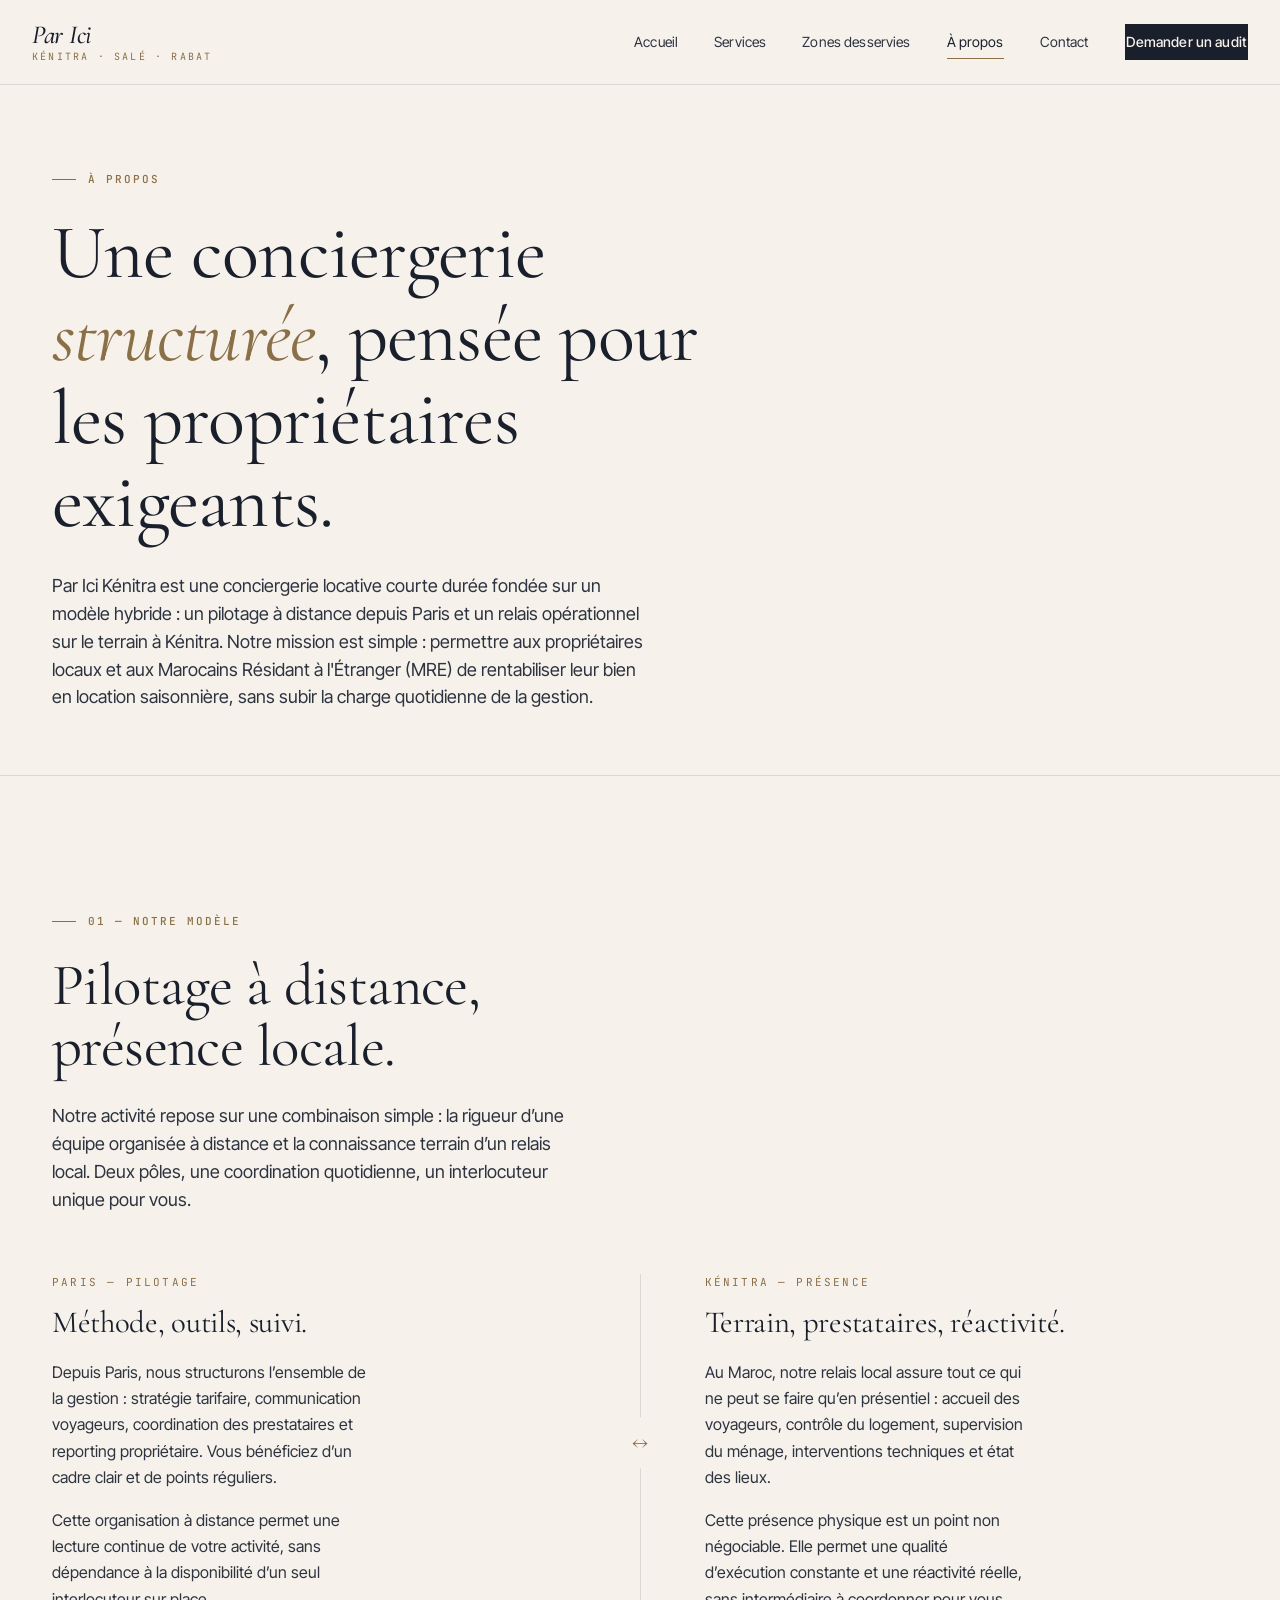
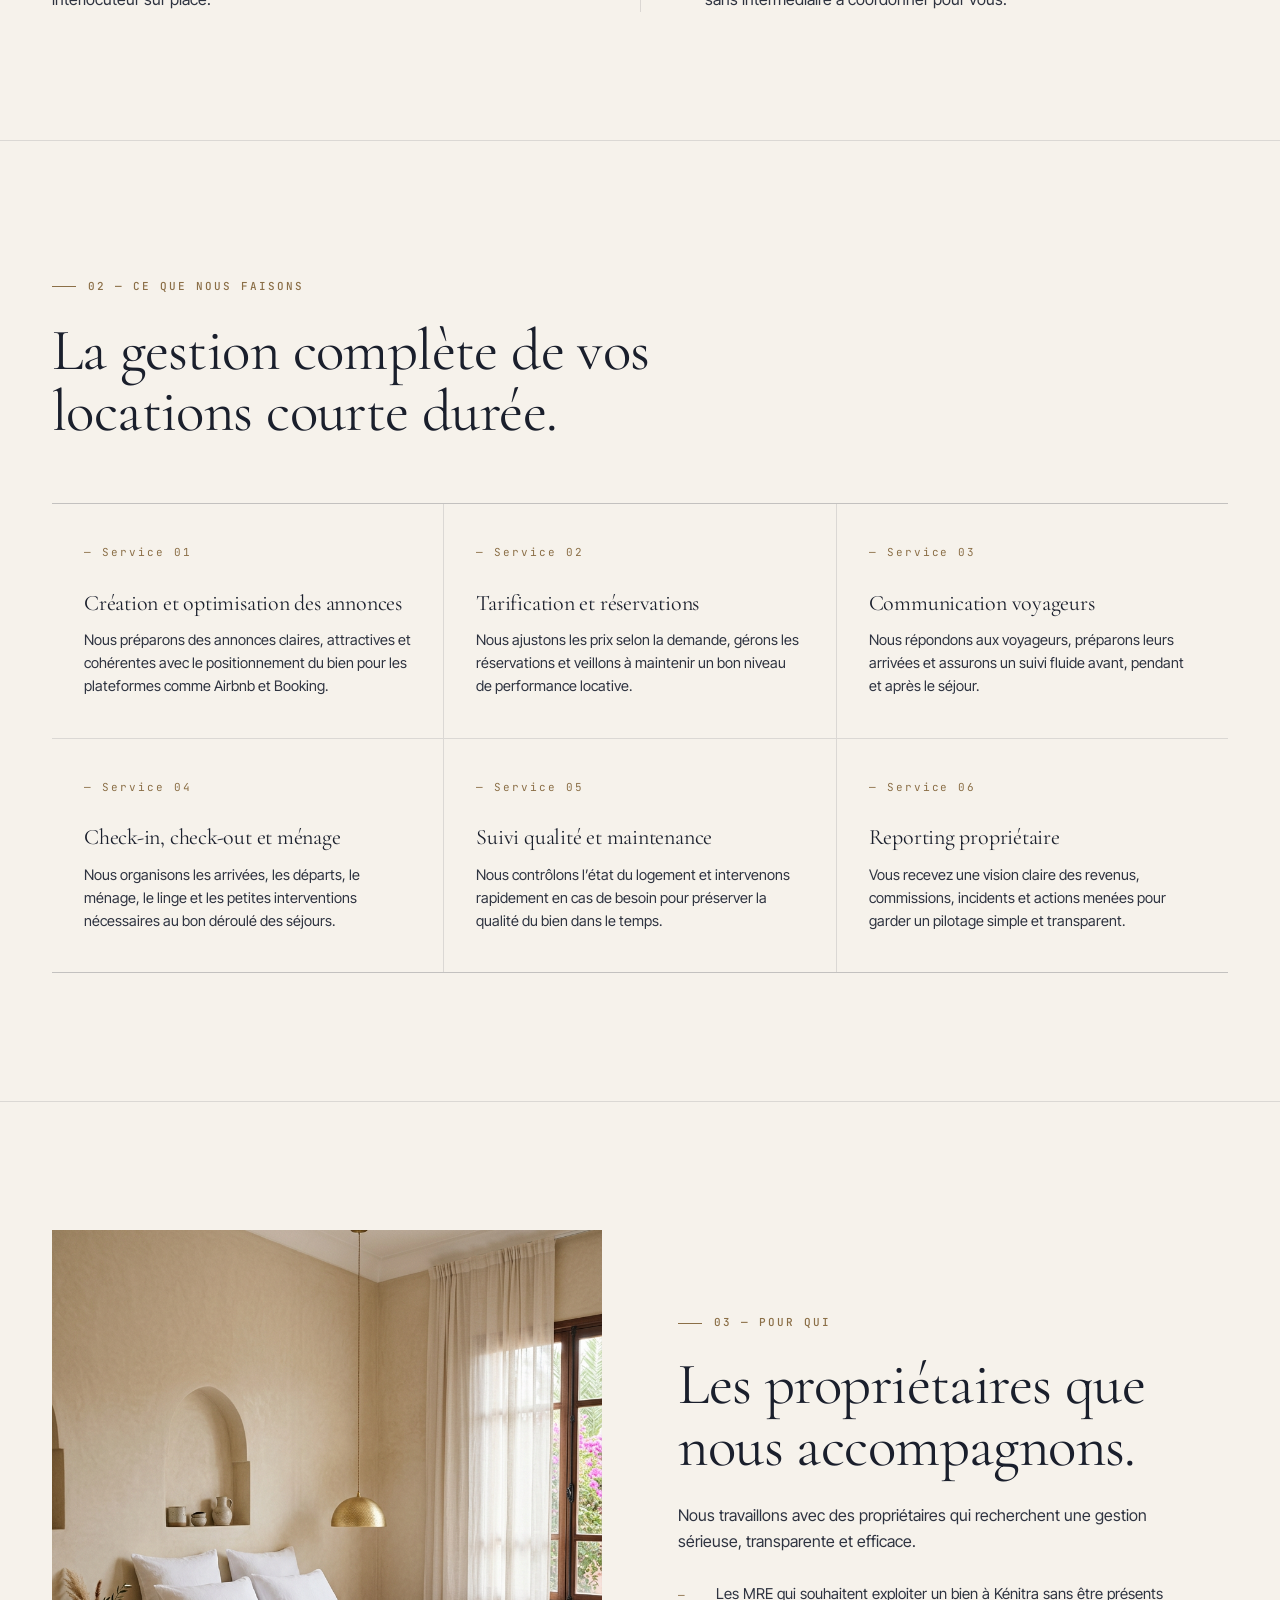
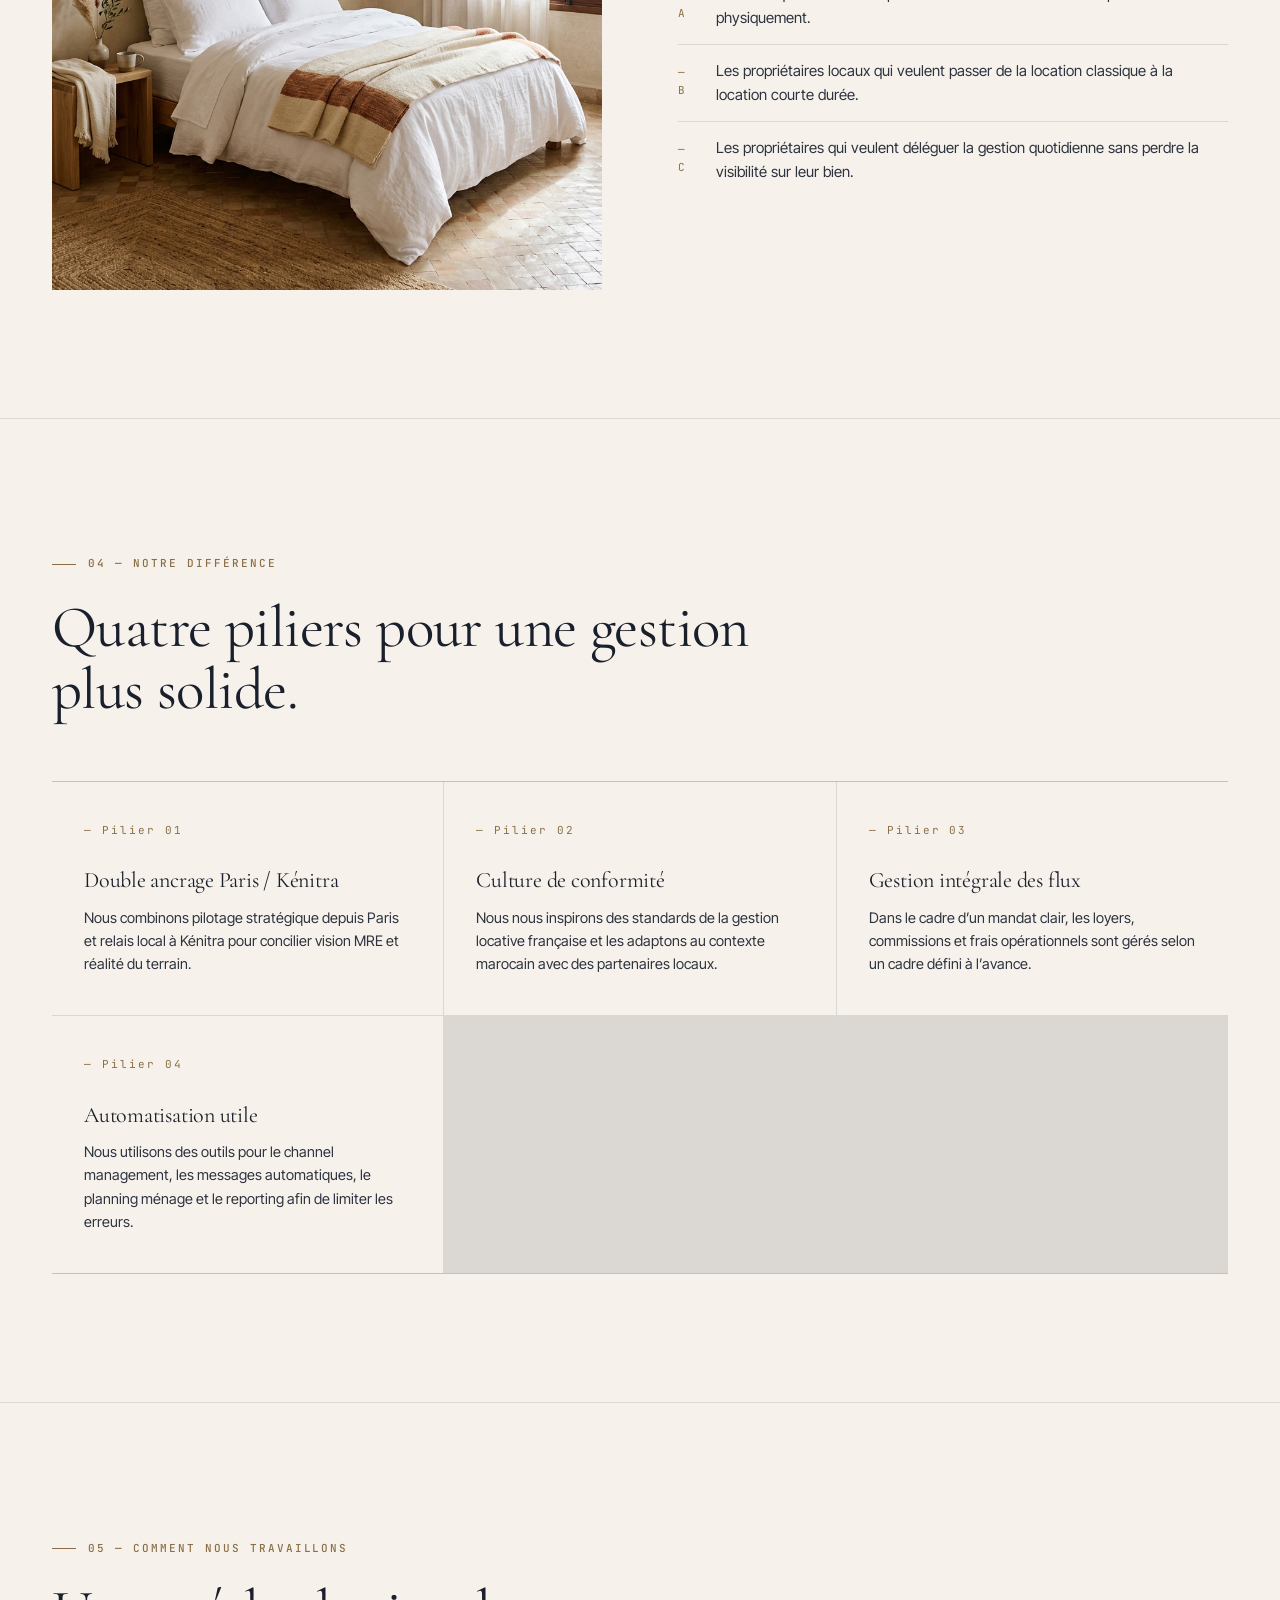
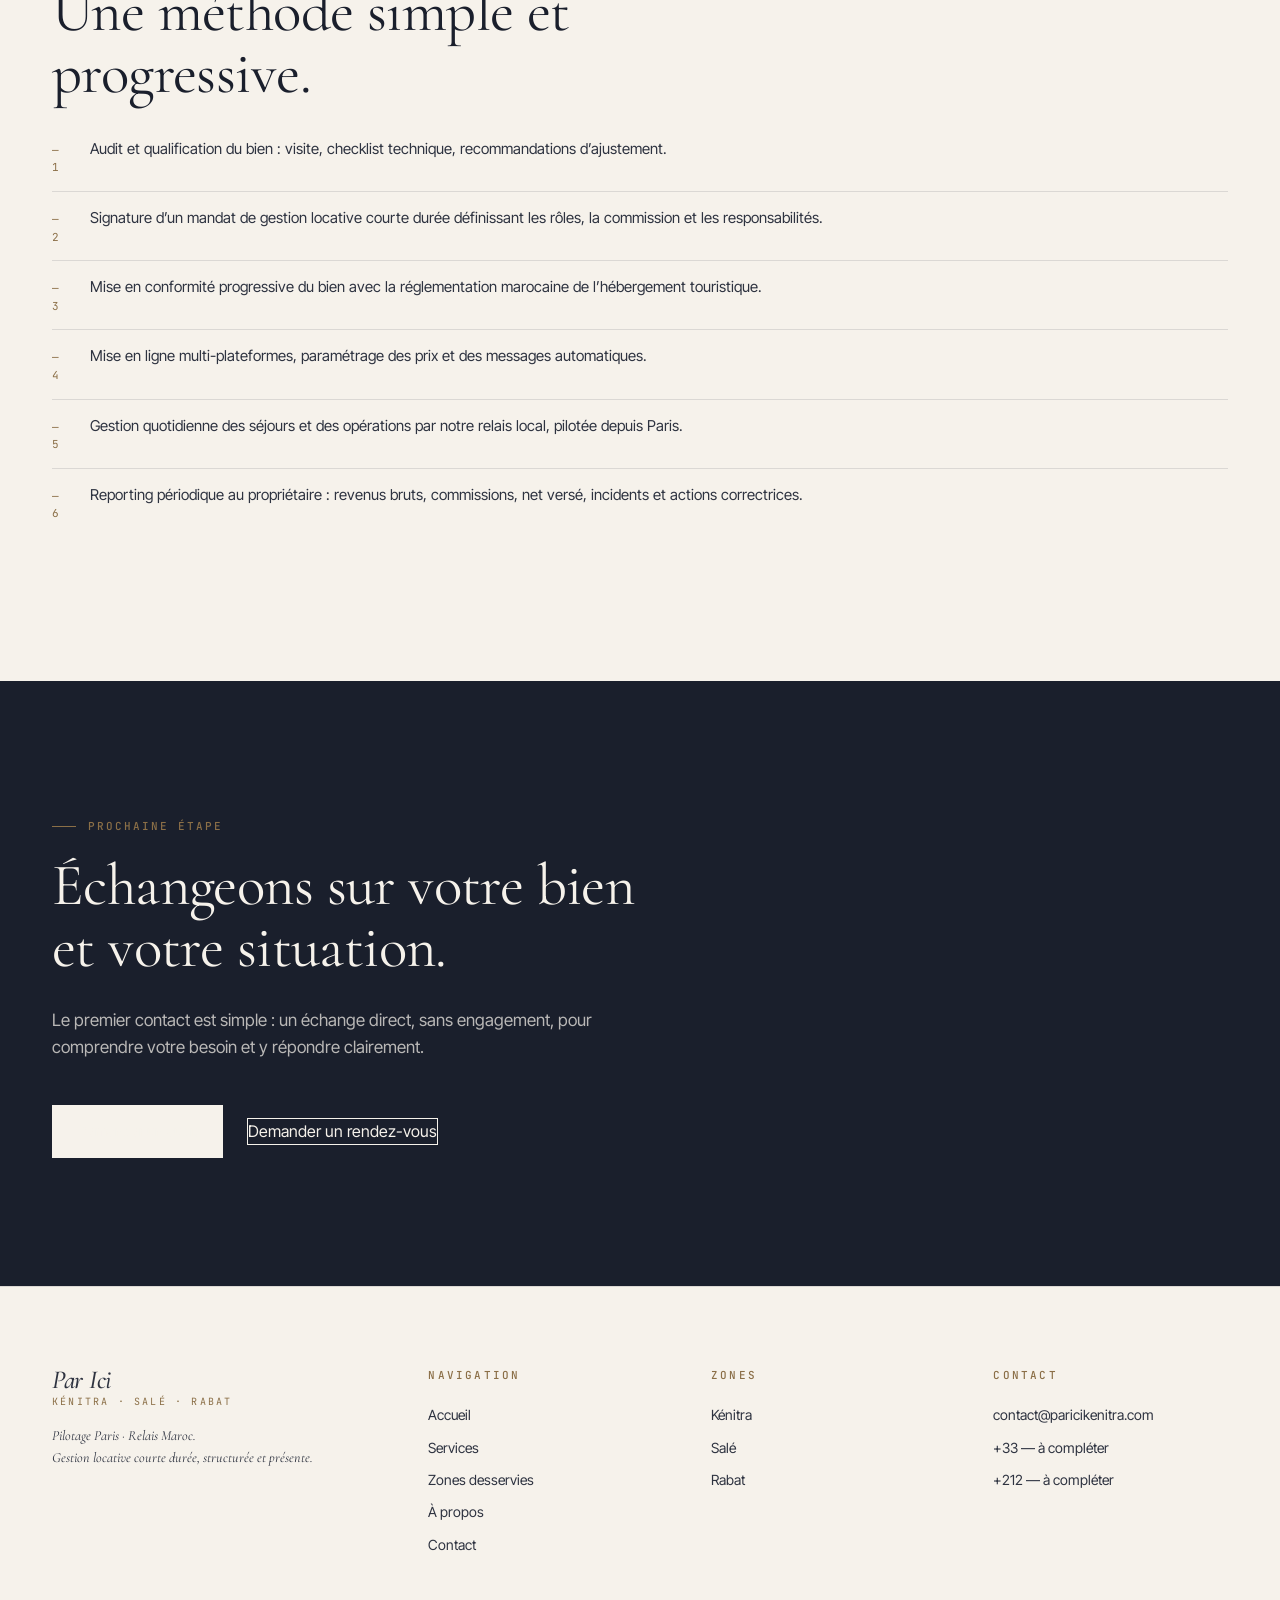
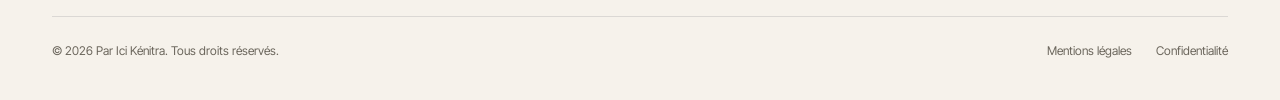
==== commit 7ada4d25: "Update a-propos.html" ====
--- a/a-propos.html
+++ b/a-propos.html
@@ -4,7 +4,7 @@
 <meta charset="utf-8" />
 <meta name="viewport" content="width=device-width, initial-scale=1" />
 <title>À propos — Par Ici Kénitra · Conciergerie locative pour propriétaires</title>
-<meta name="description" content="Par Ici Kénitra : conciergerie locative courte durée pilotée depuis Paris avec un relais local au Maroc. Une méthode pour les propriétaires exigeants et les MRE." />
+<meta name="description" content="Par Ici Kénitra : conciergerie locative courte durée pilotée depuis Paris avec un relais local au Maroc. Une méthode pour les propriétaires locaux et les MRE." />
 <link rel="preconnect" href="https://fonts.googleapis.com">
 <link rel="preconnect" href="https://fonts.gstatic.com" crossorigin>
 <link href="https://fonts.googleapis.com/css2?family=Cormorant+Garamond:ital,wght@0,400;0,500;1,400;1,500&family=Inter+Tight:wght@400;500;600&family=JetBrains+Mono:wght@400;500&display=swap" rel="stylesheet">
@@ -33,87 +33,100 @@
 <section class="page-head">
   <div class="wrap">
     <span class="eyebrow">À propos</span>
-    <h1>Une conciergerie <em class="italic" style="color:var(--accent);">structurée</em>, présente entre deux pays.</h1>
+    <h1>Une conciergerie <em class="italic" style="color:var(--accent);">structurée</em>, pensée pour les propriétaires exigeants.</h1>
     <p class="lead">
-      Par Ici Kénitra est née d'un constat simple&nbsp;: les propriétaires de biens situés au Maroc — qu'ils vivent à Casablanca, à Rabat, ou à l'étranger — méritent une gestion locative à la hauteur de leur exigence, sans devoir choisir entre proximité et professionnalisme.
+      Par Ici Kénitra est une conciergerie locative courte durée fondée sur un modèle hybride : un pilotage à distance depuis Paris et un relais opérationnel sur le terrain à Kénitra. Notre mission est simple : permettre aux propriétaires locaux et aux Marocains Résidant à l'Étranger (MRE) de rentabiliser leur bien en location saisonnière, sans subir la charge quotidienne de la gestion.
     </p>
   </div>
 </section>
 
-<!-- Modèle Paris/Maroc, plus détaillé -->
 <section class="model">
   <div class="wrap">
     <div style="max-width: 60ch; margin-bottom: 60px;">
       <span class="eyebrow">01 — Notre modèle</span>
       <h2 style="margin-top: 24px;">Pilotage à distance, présence locale.</h2>
       <p class="lead" style="margin-top: 24px;">
-        Notre activité repose sur une combinaison&nbsp;: la rigueur d'une équipe organisée à distance et la connaissance terrain d'un relais local. Deux pôles, une coordination quotidienne, un interlocuteur unique pour vous.
+        Notre activité repose sur une combinaison simple : la rigueur d’une équipe organisée à distance et la connaissance terrain d’un relais local. Deux pôles, une coordination quotidienne, un interlocuteur unique pour vous.
       </p>
     </div>
+
     <div class="model-grid">
       <div class="model-col">
         <div class="place">Paris — Pilotage</div>
         <h3>Méthode, outils, suivi.</h3>
-        <p>Depuis Paris, nous structurons l'ensemble de la gestion&nbsp;: stratégie tarifaire, communication voyageurs, coordination des prestataires, reporting propriétaire. Vous bénéficiez d'un cadre clair et de points réguliers.</p>
-        <p style="margin-top: 16px;">Cette organisation à distance permet une lecture continue de votre activité, sans dépendance à la disponibilité d'un seul interlocuteur sur place.</p>
-      </div>
+        <p>
+          Depuis Paris, nous structurons l’ensemble de la gestion : stratégie tarifaire, communication voyageurs, coordination des prestataires et reporting propriétaire. Vous bénéficiez d’un cadre clair et de points réguliers.
+        </p>
+        <p style="margin-top: 16px;">
+          Cette organisation à distance permet une lecture continue de votre activité, sans dépendance à la disponibilité d’un seul interlocuteur sur place.
+        </p>
+      </div>
+
       <div class="model-divider" aria-hidden="true"></div>
+
       <div class="model-col">
-        <div class="place">Maroc — Présence</div>
+        <div class="place">Kénitra — Présence</div>
         <h3>Terrain, prestataires, réactivité.</h3>
-        <p>Au Maroc, notre relais local assure tout ce qui ne peut se faire qu'en présentiel&nbsp;: accueil des voyageurs, contrôle du logement, supervision du ménage, interventions techniques, état des lieux.</p>
-        <p style="margin-top: 16px;">Cette présence physique est un point non négociable. Elle permet une qualité d'exécution constante et une réactivité réelle, sans intermédiaire à coordonner pour vous.</p>
-      </div>
-    </div>
-  </div>
-</section>
-
-<hr class="rule" />
-
-<!-- Valeurs / Principes -->
+        <p>
+          Au Maroc, notre relais local assure tout ce qui ne peut se faire qu’en présentiel : accueil des voyageurs, contrôle du logement, supervision du ménage, interventions techniques et état des lieux.
+        </p>
+        <p style="margin-top: 16px;">
+          Cette présence physique est un point non négociable. Elle permet une qualité d’exécution constante et une réactivité réelle, sans intermédiaire à coordonner pour vous.
+        </p>
+      </div>
+    </div>
+  </div>
+</section>
+
+<hr class="rule" />
+
 <section>
   <div class="wrap">
-    <span class="eyebrow">02 — Principes</span>
-    <h2 style="margin-top: 24px; max-width: 22ch;">Comment nous travaillons.</h2>
+    <span class="eyebrow">02 — Ce que nous faisons</span>
+    <h2 style="margin-top: 24px; max-width: 24ch;">La gestion complète de vos locations courte durée.</h2>
 
     <div class="why-grid" style="margin-top: 60px;">
       <div class="why-cell">
-        <div class="why-num">— Principe 01</div>
-        <h4>Transparence</h4>
-        <p>Tout est tracé&nbsp;: réservations, revenus, interventions, communications voyageurs. Vous avez accès à une lecture claire de votre activité, sans zones d'ombre.</p>
-      </div>
-      <div class="why-cell">
-        <div class="why-num">— Principe 02</div>
-        <h4>Mesure</h4>
-        <p>Nous évitons les promesses excessives. Les projections de revenus sont prudentes, les recommandations argumentées, les engagements limités à ce que nous pouvons tenir.</p>
-      </div>
-      <div class="why-cell">
-        <div class="why-num">— Principe 03</div>
-        <h4>Disponibilité</h4>
-        <p>Un interlocuteur unique, joignable et réactif. Pas de standard, pas de réponses génériques. Une vraie relation, suivie dans le temps.</p>
-      </div>
-      <div class="why-cell">
-        <div class="why-num">— Principe 04</div>
-        <h4>Respect du bien</h4>
-        <p>Votre logement est traité avec le soin que mérite un patrimoine. Sélection des voyageurs, contrôle après chaque séjour, maintenance préventive.</p>
-      </div>
-      <div class="why-cell">
-        <div class="why-num">— Principe 05</div>
-        <h4>Adaptation</h4>
-        <p>Chaque bien, chaque propriétaire est unique. Le périmètre se définit ensemble, lors de l'audit, et peut évoluer au fil du temps.</p>
-      </div>
-      <div class="why-cell">
-        <div class="why-num">— Principe 06</div>
-        <h4>Discrétion</h4>
-        <p>Pas de communication agressive autour de nos clients, pas d'avis publics non sollicités. Une relation professionnelle, fondée sur la confiance.</p>
-      </div>
-    </div>
-  </div>
-</section>
-
-<hr class="rule" />
-
-<!-- Pour qui -->
+        <div class="why-num">— Service 01</div>
+        <h4>Création et optimisation des annonces</h4>
+        <p>Nous préparons des annonces claires, attractives et cohérentes avec le positionnement du bien pour les plateformes comme Airbnb et Booking.</p>
+      </div>
+
+      <div class="why-cell">
+        <div class="why-num">— Service 02</div>
+        <h4>Tarification et réservations</h4>
+        <p>Nous ajustons les prix selon la demande, gérons les réservations et veillons à maintenir un bon niveau de performance locative.</p>
+      </div>
+
+      <div class="why-cell">
+        <div class="why-num">— Service 03</div>
+        <h4>Communication voyageurs</h4>
+        <p>Nous répondons aux voyageurs, préparons leurs arrivées et assurons un suivi fluide avant, pendant et après le séjour.</p>
+      </div>
+
+      <div class="why-cell">
+        <div class="why-num">— Service 04</div>
+        <h4>Check-in, check-out et ménage</h4>
+        <p>Nous organisons les arrivées, les départs, le ménage, le linge et les petites interventions nécessaires au bon déroulé des séjours.</p>
+      </div>
+
+      <div class="why-cell">
+        <div class="why-num">— Service 05</div>
+        <h4>Suivi qualité et maintenance</h4>
+        <p>Nous contrôlons l’état du logement et intervenons rapidement en cas de besoin pour préserver la qualité du bien dans le temps.</p>
+      </div>
+
+      <div class="why-cell">
+        <div class="why-num">— Service 06</div>
+        <h4>Reporting propriétaire</h4>
+        <p>Vous recevez une vision claire des revenus, commissions, incidents et actions menées pour garder un pilotage simple et transparent.</p>
+      </div>
+    </div>
+  </div>
+</section>
+
+<hr class="rule" />
+
 <section>
   <div class="wrap">
     <div class="split">
@@ -124,24 +137,78 @@
         <span class="eyebrow">03 — Pour qui</span>
         <h2 style="margin-top: 22px;">Les propriétaires que nous accompagnons.</h2>
         <p class="lead" style="margin-top: 20px;">
-          Nous travaillons avec des propriétaires exigeants, qui cherchent une gestion sérieuse plutôt qu'un simple intermédiaire. Trois profils principaux&nbsp;:
+          Nous travaillons avec des propriétaires qui recherchent une gestion sérieuse, transparente et efficace.
         </p>
         <ul class="mre-points" style="margin-top: 28px;">
-          <li><span class="check">— A</span><span>Propriétaires résidant au Maroc, qui souhaitent déléguer pour gagner en sérénité et en revenus.</span></li>
-          <li><span class="check">— B</span><span>Propriétaires MRE, vivant en Europe ou en Amérique du Nord, et cherchant un relais fiable au pays.</span></li>
-          <li><span class="check">— C</span><span>Investisseurs ayant plusieurs biens à gérer, à la recherche d'un partenaire structuré et discret.</span></li>
-        </ul>
-      </div>
-    </div>
-  </div>
-</section>
-
-<!-- CTA -->
+          <li><span class="check">— A</span><span>Les MRE qui souhaitent exploiter un bien à Kénitra sans être présents physiquement.</span></li>
+          <li><span class="check">— B</span><span>Les propriétaires locaux qui veulent passer de la location classique à la location courte durée.</span></li>
+          <li><span class="check">— C</span><span>Les propriétaires qui veulent déléguer la gestion quotidienne sans perdre la visibilité sur leur bien.</span></li>
+        </ul>
+      </div>
+    </div>
+  </div>
+</section>
+
+<hr class="rule" />
+
+<section class="model">
+  <div class="wrap">
+    <span class="eyebrow">04 — Notre différence</span>
+    <h2 style="margin-top: 24px; max-width: 25ch;">Quatre piliers pour une gestion plus solide.</h2>
+
+    <div class="why-grid" style="margin-top: 60px;">
+      <div class="why-cell">
+        <div class="why-num">— Pilier 01</div>
+        <h4>Double ancrage Paris / Kénitra</h4>
+        <p>Nous combinons pilotage stratégique depuis Paris et relais local à Kénitra pour concilier vision MRE et réalité du terrain.</p>
+      </div>
+
+      <div class="why-cell">
+        <div class="why-num">— Pilier 02</div>
+        <h4>Culture de conformité</h4>
+        <p>Nous nous inspirons des standards de la gestion locative française et les adaptons au contexte marocain avec des partenaires locaux.</p>
+      </div>
+
+      <div class="why-cell">
+        <div class="why-num">— Pilier 03</div>
+        <h4>Gestion intégrale des flux</h4>
+        <p>Dans le cadre d’un mandat clair, les loyers, commissions et frais opérationnels sont gérés selon un cadre défini à l’avance.</p>
+      </div>
+
+      <div class="why-cell">
+        <div class="why-num">— Pilier 04</div>
+        <h4>Automatisation utile</h4>
+        <p>Nous utilisons des outils pour le channel management, les messages automatiques, le planning ménage et le reporting afin de limiter les erreurs.</p>
+      </div>
+    </div>
+  </div>
+</section>
+
+<hr class="rule" />
+
+<section>
+  <div class="wrap">
+    <span class="eyebrow">05 — Comment nous travaillons</span>
+    <h2 style="margin-top: 24px; max-width: 22ch;">Une méthode simple et progressive.</h2>
+
+    <ol class="mre-points" style="margin-top: 32px;">
+      <li><span class="check">— 1</span><span>Audit et qualification du bien : visite, checklist technique, recommandations d’ajustement.</span></li>
+      <li><span class="check">— 2</span><span>Signature d’un mandat de gestion locative courte durée définissant les rôles, la commission et les responsabilités.</span></li>
+      <li><span class="check">— 3</span><span>Mise en conformité progressive du bien avec la réglementation marocaine de l’hébergement touristique.</span></li>
+      <li><span class="check">— 4</span><span>Mise en ligne multi-plateformes, paramétrage des prix et des messages automatiques.</span></li>
+      <li><span class="check">— 5</span><span>Gestion quotidienne des séjours et des opérations par notre relais local, pilotée depuis Paris.</span></li>
+      <li><span class="check">— 6</span><span>Reporting périodique au propriétaire : revenus bruts, commissions, net versé, incidents et actions correctrices.</span></li>
+    </ol>
+  </div>
+</section>
+
 <section class="cta-dark">
   <div class="wrap">
     <span class="eyebrow">Prochaine étape</span>
     <h2>Échangeons sur votre bien et votre situation.</h2>
-    <p class="cta-lead">Le premier contact est simple&nbsp;: un échange direct, sans engagement, pour comprendre votre besoin et y répondre clairement.</p>
+    <p class="cta-lead">
+      Le premier contact est simple : un échange direct, sans engagement, pour comprendre votre besoin et y répondre clairement.
+    </p>
     <div class="cta-actions">
       <a href="contact.html" class="btn">Demander un audit</a>
       <a href="contact.html#rdv" class="btn-ghost">Demander un rendez-vous</a>
@@ -198,4 +265,4 @@
 
 <script src="assets/js/site.js"></script>
 </body>
-</html>
+</html>
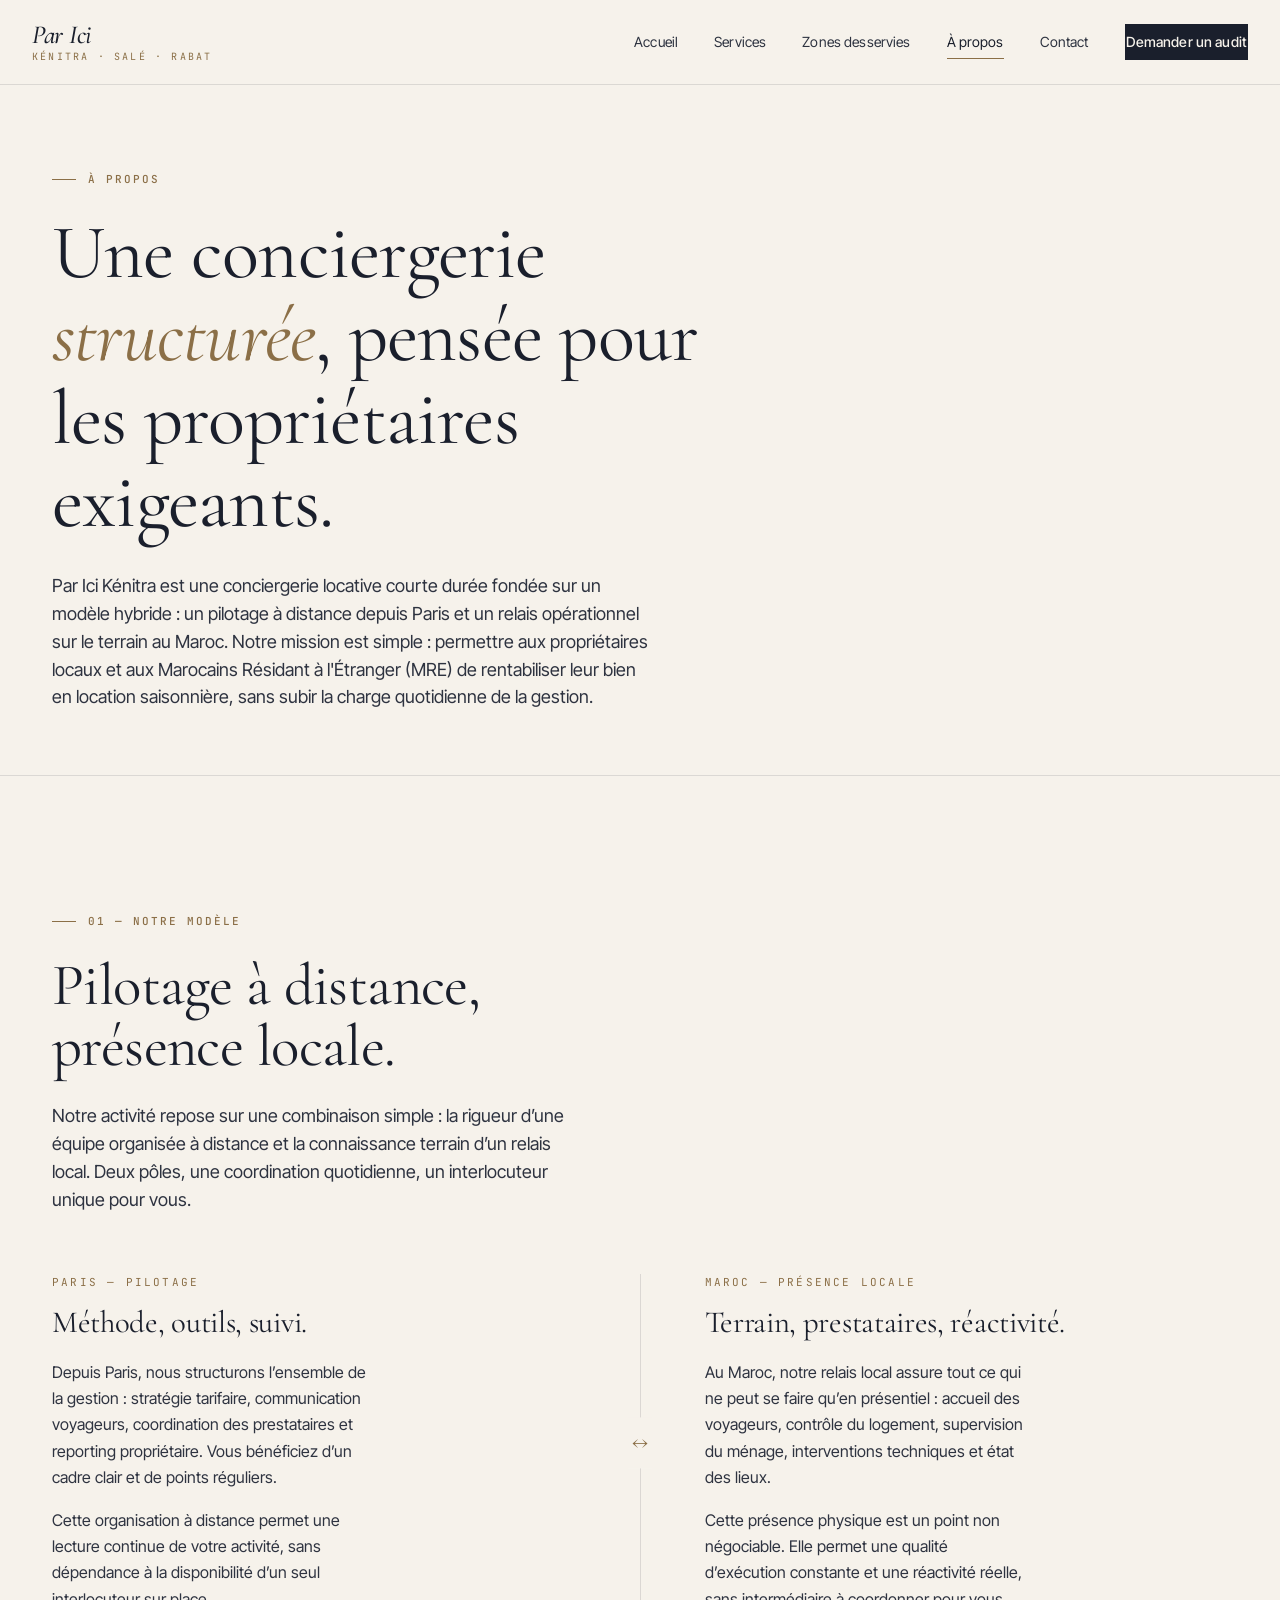
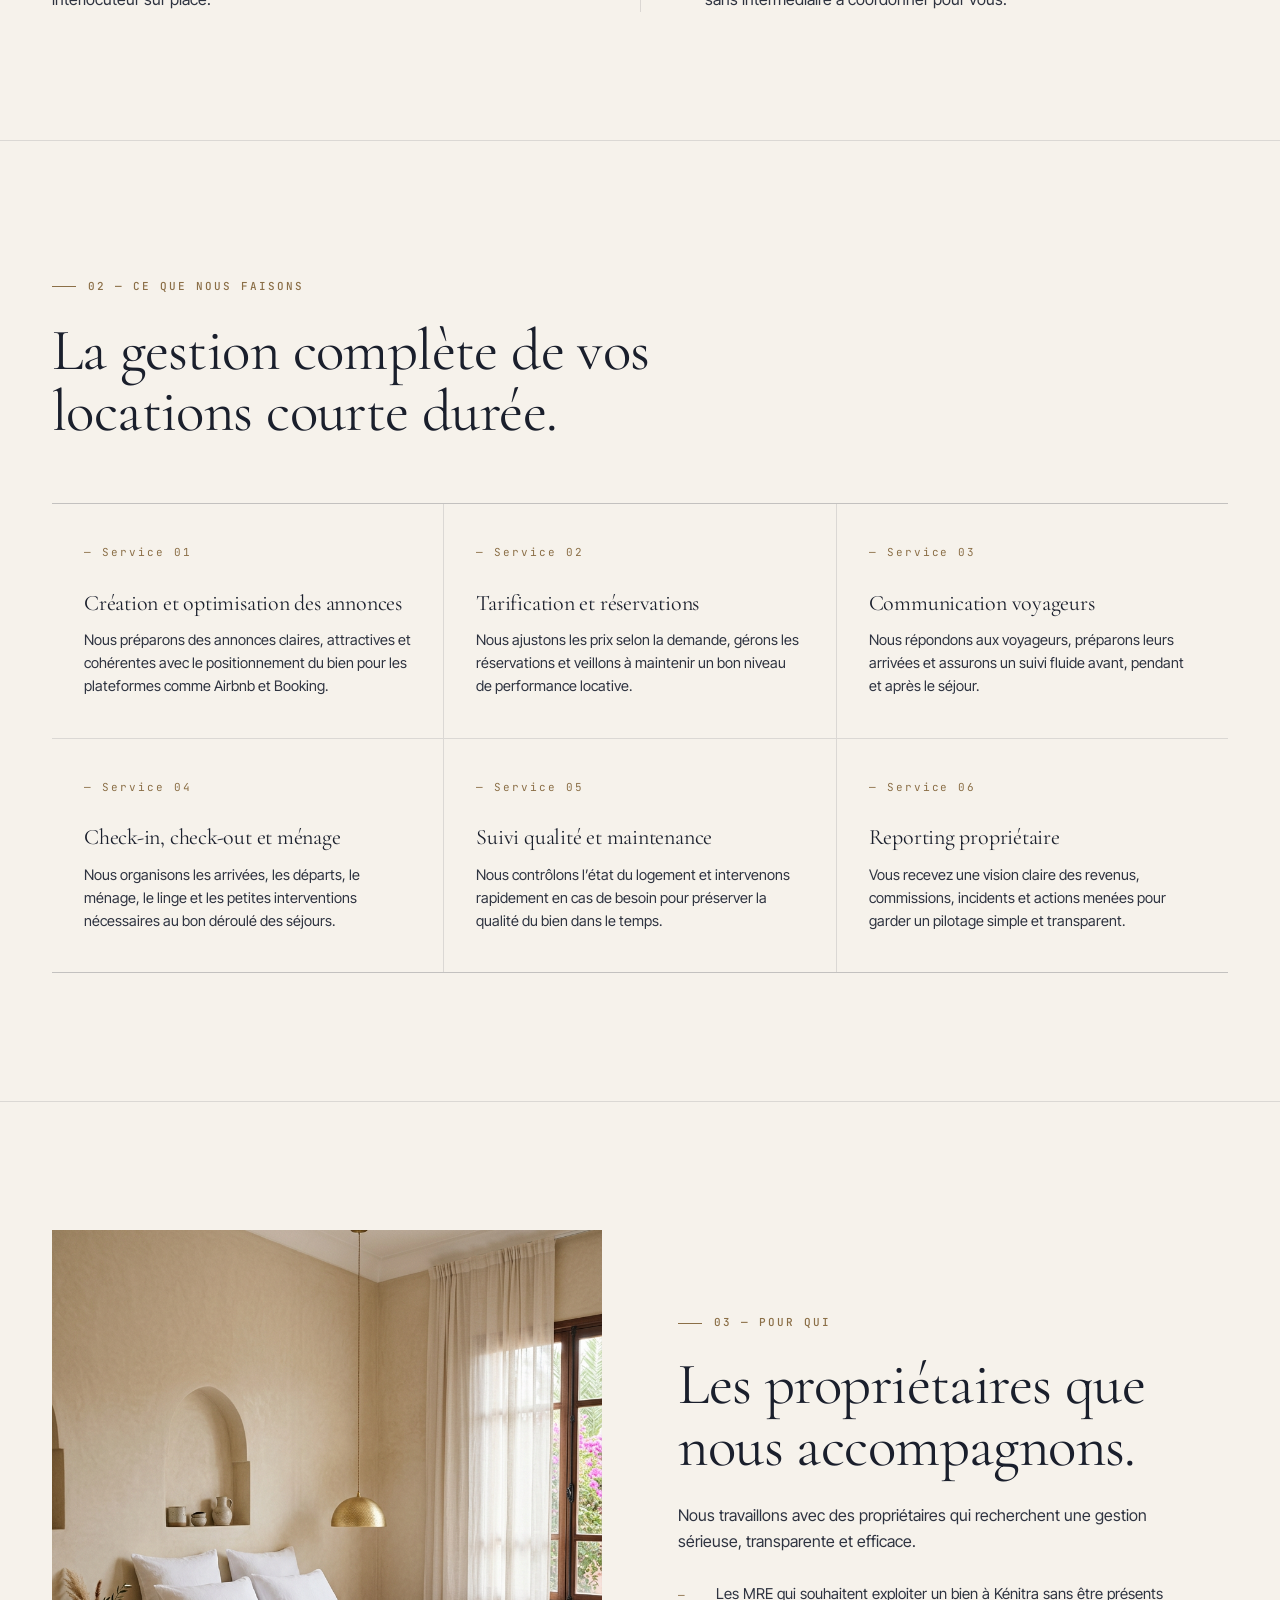
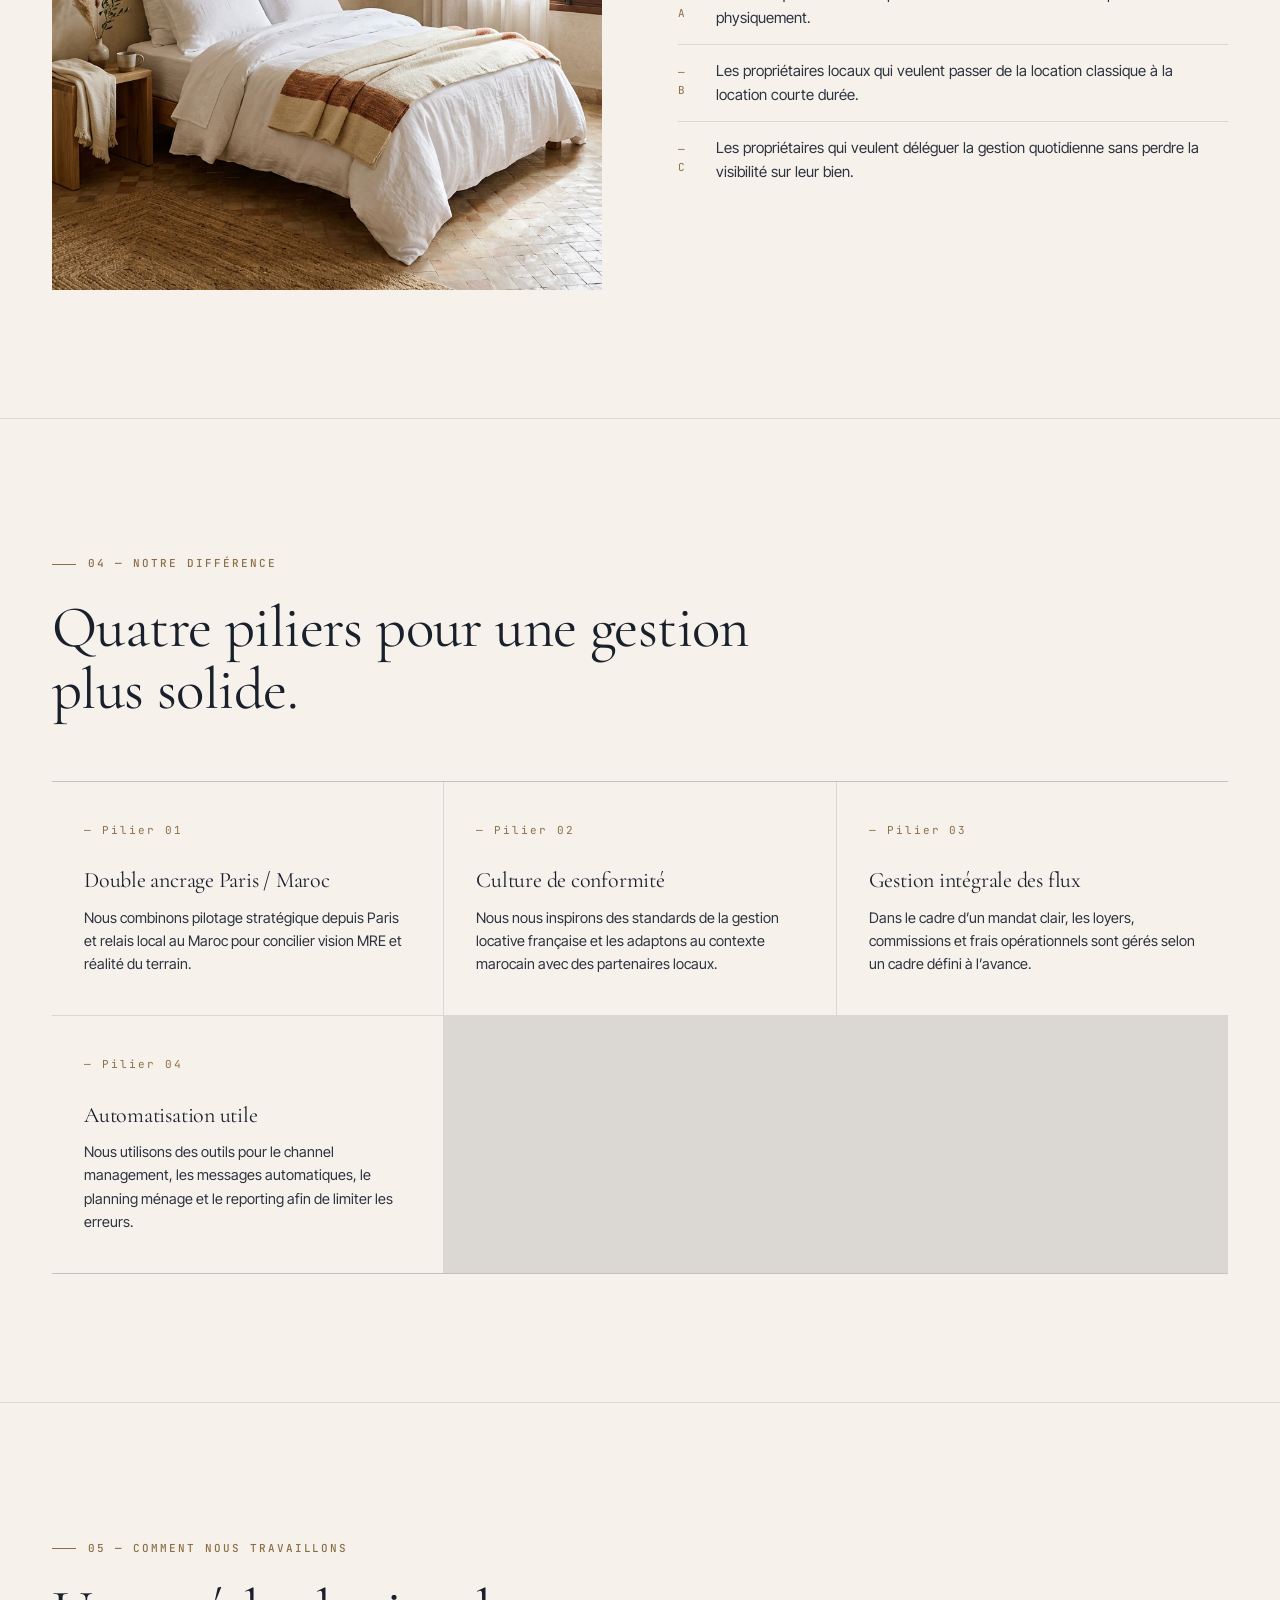
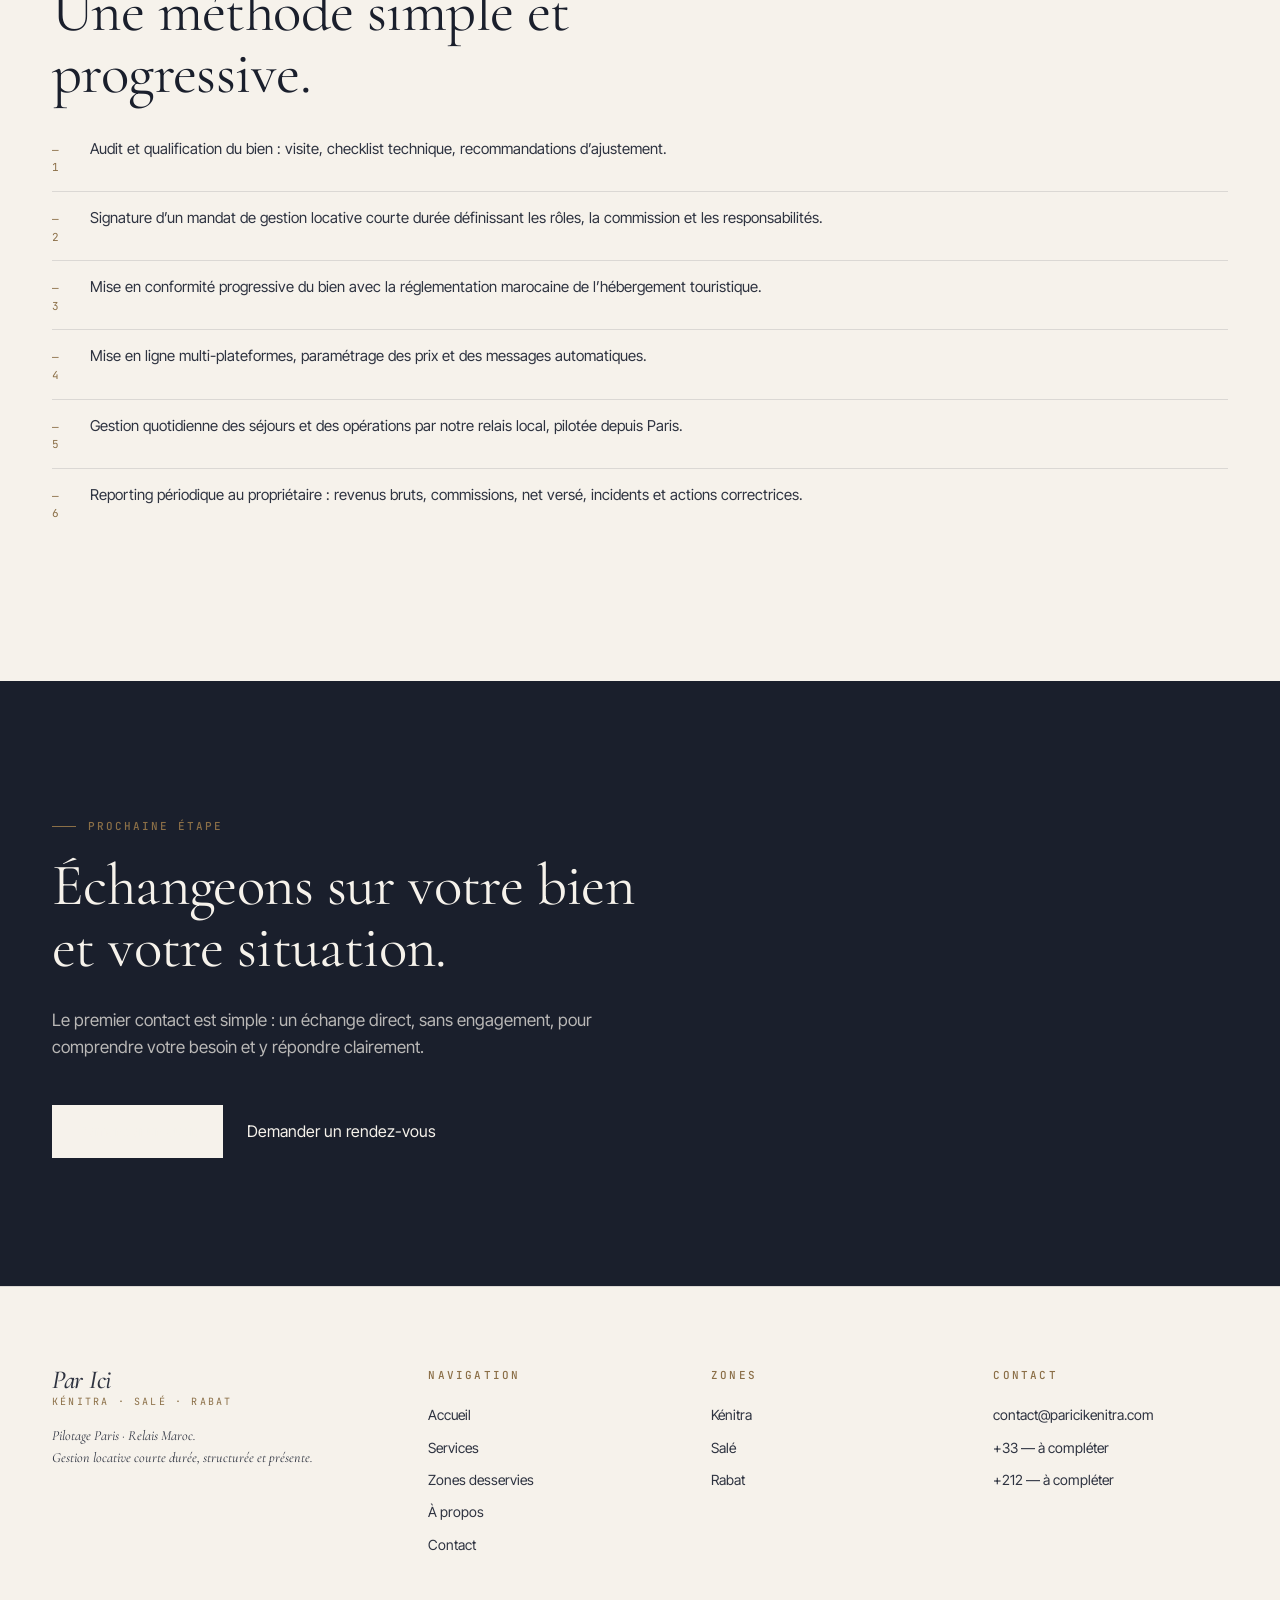
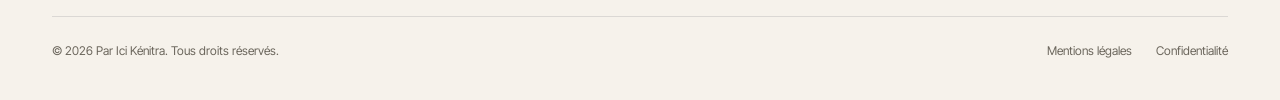
==== commit 6cfa7e0d: "Update a-propos.html" ====
--- a/a-propos.html
+++ b/a-propos.html
@@ -3,22 +3,58 @@
 <head>
 <meta charset="utf-8" />
 <meta name="viewport" content="width=device-width, initial-scale=1" />
-<title>À propos — Par Ici Kénitra · Conciergerie locative pour propriétaires</title>
-<meta name="description" content="Par Ici Kénitra : conciergerie locative courte durée pilotée depuis Paris avec un relais local au Maroc. Une méthode pour les propriétaires locaux et les MRE." />
+<title>À propos — Par Ici Kénitra, conciergerie locative pour propriétaires</title>
+<meta name="description" content="Par Ici Kénitra : conciergerie locative courte durée pilotée depuis Paris avec un relais local au Maroc. Une méthode claire pour les propriétaires locaux et les MRE." />
+<link rel="canonical" href="https://paricikenitra.com/a-propos.html" />
+
+<meta property="og:type" content="website" />
+<meta property="og:locale" content="fr_FR" />
+<meta property="og:site_name" content="Par Ici Kénitra" />
+<meta property="og:title" content="À propos — Par Ici Kénitra, conciergerie locative pour propriétaires" />
+<meta property="og:description" content="Par Ici Kénitra : conciergerie locative courte durée pilotée depuis Paris avec un relais local au Maroc. Une méthode claire pour les propriétaires locaux et les MRE." />
+<meta property="og:url" content="https://paricikenitra.com/a-propos.html" />
+<meta property="og:image" content="https://paricikenitra.com/assets/img/hero-interior.jpg" />
+
+<meta name="twitter:card" content="summary_large_image" />
+<meta name="twitter:title" content="À propos — Par Ici Kénitra, conciergerie locative pour propriétaires" />
+<meta name="twitter:description" content="Par Ici Kénitra : conciergerie locative courte durée pilotée depuis Paris avec un relais local au Maroc. Une méthode claire pour les propriétaires locaux et les MRE." />
+<meta name="twitter:image" content="https://paricikenitra.com/assets/img/hero-interior.jpg" />
+
 <link rel="preconnect" href="https://fonts.googleapis.com">
 <link rel="preconnect" href="https://fonts.gstatic.com" crossorigin>
 <link href="https://fonts.googleapis.com/css2?family=Cormorant+Garamond:ital,wght@0,400;0,500;1,400;1,500&family=Inter+Tight:wght@400;500;600&family=JetBrains+Mono:wght@400;500&display=swap" rel="stylesheet">
 <link rel="stylesheet" href="assets/css/site.css" />
+
+<script type="application/ld+json">
+{
+  "@context": "https://schema.org",
+  "@type": "AboutPage",
+  "name": "À propos de Par Ici Kénitra",
+  "mainEntity": {
+    "@type": "LocalBusiness",
+    "name": "Par Ici Kénitra",
+    "url": "https://paricikenitra.com/",
+    "areaServed": [
+      { "@type": "Place", "name": "Kénitra" },
+      { "@type": "Place", "name": "Salé" },
+      { "@type": "Place", "name": "Rabat" }
+    ]
+  }
+}
+</script>
 </head>
 <body>
 
 <header class="site-header">
   <div class="nav">
-    <a href="index.html" class="logo">
+    <a href="index.html" class="logo" aria-label="Par Ici Kénitra — accueil">
       <span class="lg-mark">Par Ici</span>
       <span class="lg-sub">Kénitra · Salé · Rabat</span>
     </a>
-    <nav class="nav-links">
+    <button class="menu-toggle" aria-label="Ouvrir le menu" aria-expanded="false" aria-controls="main-nav">
+      <span></span>
+    </button>
+    <nav class="nav-links" id="main-nav" aria-label="Navigation principale">
       <a href="index.html">Accueil</a>
       <a href="services.html">Services</a>
       <a href="zones.html">Zones desservies</a>
@@ -26,7 +62,6 @@
       <a href="contact.html">Contact</a>
       <a href="contact.html" class="btn">Demander un audit</a>
     </nav>
-    <button class="menu-toggle" aria-label="Menu"><span></span></button>
   </div>
 </header>
 
@@ -35,7 +70,7 @@
     <span class="eyebrow">À propos</span>
     <h1>Une conciergerie <em class="italic" style="color:var(--accent);">structurée</em>, pensée pour les propriétaires exigeants.</h1>
     <p class="lead">
-      Par Ici Kénitra est une conciergerie locative courte durée fondée sur un modèle hybride : un pilotage à distance depuis Paris et un relais opérationnel sur le terrain à Kénitra. Notre mission est simple : permettre aux propriétaires locaux et aux Marocains Résidant à l'Étranger (MRE) de rentabiliser leur bien en location saisonnière, sans subir la charge quotidienne de la gestion.
+      Par Ici Kénitra est une conciergerie locative courte durée fondée sur un modèle hybride : un pilotage à distance depuis Paris et un relais opérationnel sur le terrain au Maroc. Notre mission est simple : permettre aux propriétaires locaux et aux Marocains Résidant à l'Étranger (MRE) de rentabiliser leur bien en location saisonnière, sans subir la charge quotidienne de la gestion.
     </p>
   </div>
 </section>
@@ -65,7 +100,7 @@
       <div class="model-divider" aria-hidden="true"></div>
 
       <div class="model-col">
-        <div class="place">Kénitra — Présence</div>
+        <div class="place">Maroc — Présence locale</div>
         <h3>Terrain, prestataires, réactivité.</h3>
         <p>
           Au Maroc, notre relais local assure tout ce qui ne peut se faire qu’en présentiel : accueil des voyageurs, contrôle du logement, supervision du ménage, interventions techniques et état des lieux.
@@ -131,7 +166,7 @@
   <div class="wrap">
     <div class="split">
       <div class="split-img">
-        <img src="assets/img/bedroom.jpg" alt="Chambre soigneusement préparée d'un logement géré" />
+        <img src="assets/img/bedroom.jpg" alt="Chambre soigneusement préparée d'un logement géré" loading="lazy" />
       </div>
       <div class="split-text">
         <span class="eyebrow">03 — Pour qui</span>
@@ -159,8 +194,8 @@
     <div class="why-grid" style="margin-top: 60px;">
       <div class="why-cell">
         <div class="why-num">— Pilier 01</div>
-        <h4>Double ancrage Paris / Kénitra</h4>
-        <p>Nous combinons pilotage stratégique depuis Paris et relais local à Kénitra pour concilier vision MRE et réalité du terrain.</p>
+        <h4>Double ancrage Paris / Maroc</h4>
+        <p>Nous combinons pilotage stratégique depuis Paris et relais local au Maroc pour concilier vision MRE et réalité du terrain.</p>
       </div>
 
       <div class="why-cell">
@@ -248,8 +283,8 @@
         <h5>Contact</h5>
         <ul>
           <li><a href="mailto:contact@paricikenitra.com">contact@paricikenitra.com</a></li>
-          <li><a href="tel:">+33 — à compléter</a></li>
-          <li><a href="tel:">+212 — à compléter</a></li>
+          <li><a href="tel:+33XXXXXXXXX">+33 — à compléter</a></li>
+          <li><a href="tel:+212XXXXXXXXX">+212 — à compléter</a></li>
         </ul>
       </div>
     </div>
@@ -265,4 +300,4 @@
 
 <script src="assets/js/site.js"></script>
 </body>
-</html>+</html>
--- a/assets/css/site.css
+++ b/assets/css/site.css
@@ -121,6 +121,7 @@
   -webkit-backdrop-filter: blur(10px);
   border-bottom: 1px solid var(--rule);
 }
+
 .nav {
   display: flex;
   align-items: center;
@@ -128,13 +129,16 @@
   padding: 22px var(--gutter);
   max-width: 1480px;
   margin: 0 auto;
-}
+  position: relative;
+}
+
 .logo {
   display: inline-flex;
   flex-direction: column;
   line-height: 1;
   color: var(--ink);
 }
+
 .logo .lg-mark {
   font-family: var(--serif);
   font-style: italic;
@@ -142,6 +146,7 @@
   font-weight: 500;
   letter-spacing: -0.01em;
 }
+
 .logo .lg-sub {
   font-family: var(--mono);
   font-size: 10px;
@@ -150,6 +155,7 @@
   color: var(--accent);
   margin-top: 4px;
 }
+
 .nav-links {
   display: flex;
   align-items: center;
@@ -157,18 +163,23 @@
   font-size: 14px;
   letter-spacing: 0.01em;
 }
+
 .nav-links a {
   color: var(--ink-soft);
   position: relative;
   padding: 6px 0;
   transition: color 180ms ease;
 }
+
 .nav-links a:hover { color: var(--ink); }
 .nav-links a.active { color: var(--ink); }
+
 .nav-links a.active::after {
   content: '';
   position: absolute;
-  bottom: 0; left: 0; right: 0;
+  bottom: 0;
+  left: 0;
+  right: 0;
   height: 1px;
   background: var(--accent);
 }
@@ -192,32 +203,12 @@
   white-space: nowrap;
   text-decoration: none;
 }
-.btn:hover { color: var(--ivory) !important; }
-.btn:hover { background: var(--accent); border-color: var(--accent); color: var(--white); }
-.btn-ghost {
-  background: transparent;
-  color: var(--ink);
-  border: 1px solid var(--ink);
-}
-.btn-ghost:hover { background: var(--ink); color: var(--ivory); border-color: var(--ink); }
-.btn-link {
-  display: inline-flex;
-  align-items: center;
-  gap: 10px;
-  font-size: 14px;
-  font-weight: 500;
-  letter-spacing: 0.02em;
-  color: var(--ink);
-  padding: 6px 0;
-  border-bottom: 1px solid var(--ink);
-  transition: color 180ms ease, border-color 180ms ease;
-}
-.btn-link:hover { color: var(--accent); border-color: var(--accent); }
-.btn-link .arrow {
-  display: inline-block;
-  transition: transform 220ms ease;
-}
-.btn-link:hover .arrow { transform: translateX(4px); }
+
+.btn:hover {
+  background: var(--accent);
+  border-color: var(--accent);
+  color: var(--white);
+}
 
 .menu-toggle {
   display: none;
@@ -225,7 +216,9 @@
   height: 32px;
   align-items: center;
   justify-content: center;
-}
+  z-index: 1001;
+}
+
 .menu-toggle span {
   display: block;
   width: 22px;
@@ -233,16 +226,66 @@
   background: var(--ink);
   position: relative;
 }
+
 .menu-toggle span::before,
 .menu-toggle span::after {
   content: '';
   position: absolute;
-  left: 0; right: 0;
+  left: 0;
+  right: 0;
   height: 1px;
   background: var(--ink);
 }
+
 .menu-toggle span::before { top: -6px; }
 .menu-toggle span::after { top: 6px; }
+
+@media (max-width: 720px) {
+  :root { --gutter: 22px; }
+
+  .menu-toggle {
+    display: inline-flex;
+  }
+
+  .nav-links {
+    display: none;
+    position: absolute;
+    top: calc(100% + 12px);
+    left: var(--gutter);
+    right: var(--gutter);
+    flex-direction: column;
+    gap: 14px;
+    padding: 18px;
+    background: var(--ivory);
+    border: 1px solid var(--rule);
+    box-shadow: 0 12px 30px rgba(0, 0, 0, 0.12);
+    z-index: 1000;
+  }
+
+  .nav-links.is-open {
+    display: flex;
+  }
+
+  .nav-links .btn {
+    width: 100%;
+  }
+
+  .hero { padding-top: 40px; }
+  .service-row {
+    grid-template-columns: 60px 1fr;
+    gap: 16px 20px;
+  }
+  .service-row .s-desc {
+    grid-column: 1 / -1;
+    padding-left: 80px;
+    margin-top: -4px;
+  }
+  .service-row .s-arrow { display: none; }
+  .why-grid { grid-template-columns: 1fr; }
+  .foot-grid { grid-template-columns: 1fr; gap: 32px; }
+  .form-grid { grid-template-columns: 1fr; }
+  .foot-bottom { flex-direction: column; align-items: flex-start; }
+}
 
 /* --- Hero --- */
 .hero {
